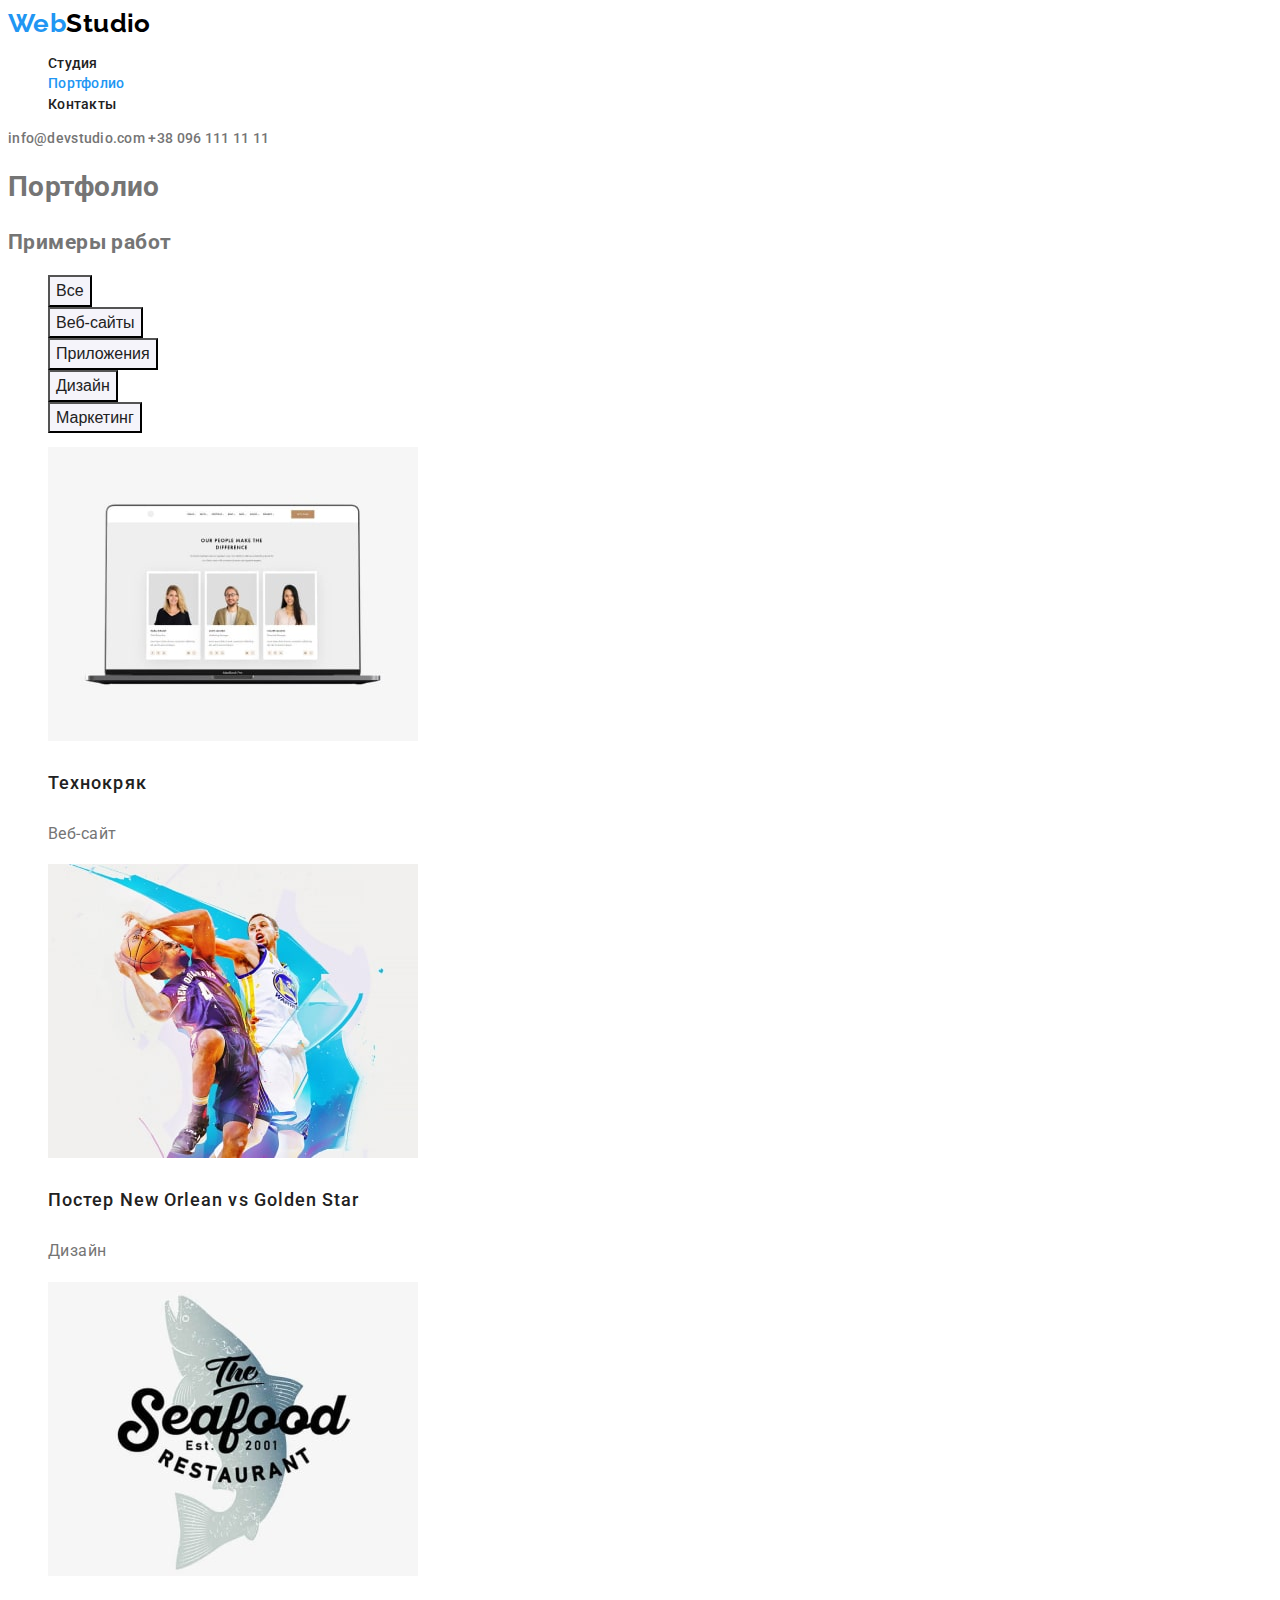
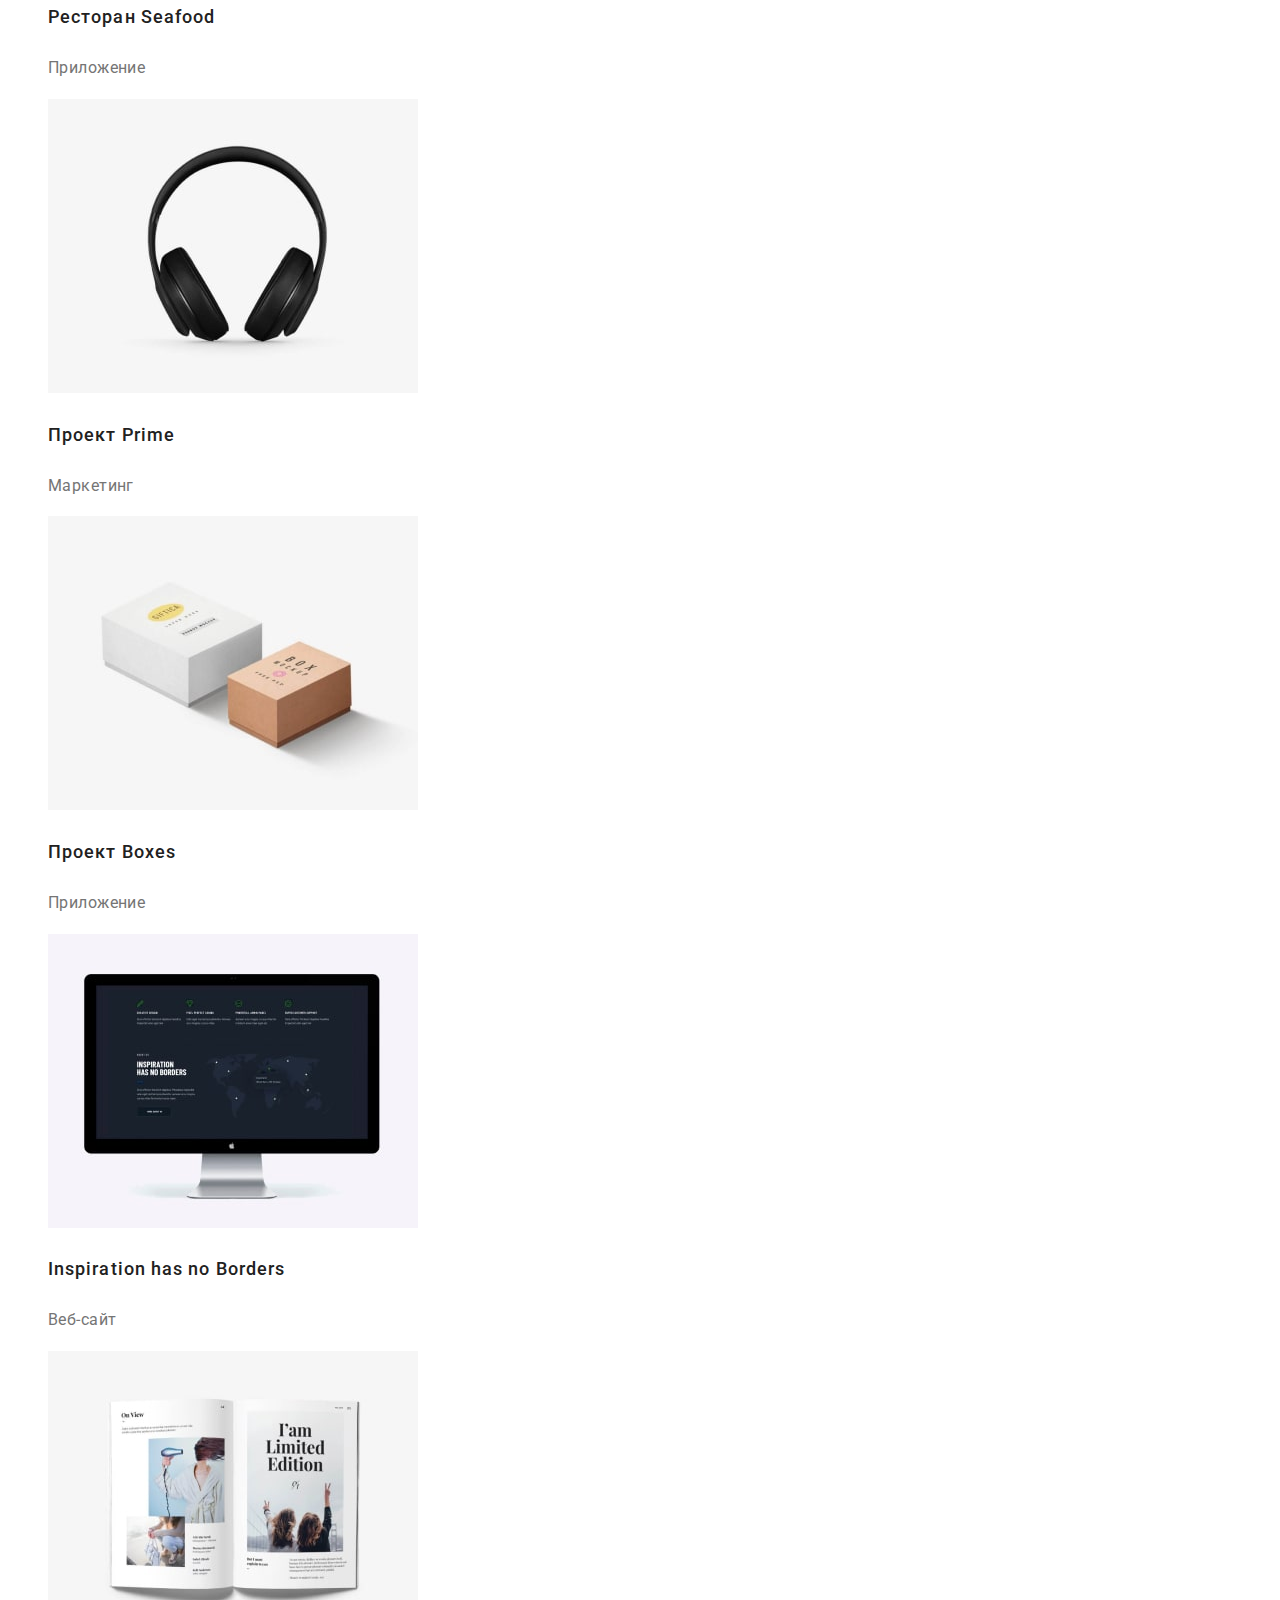
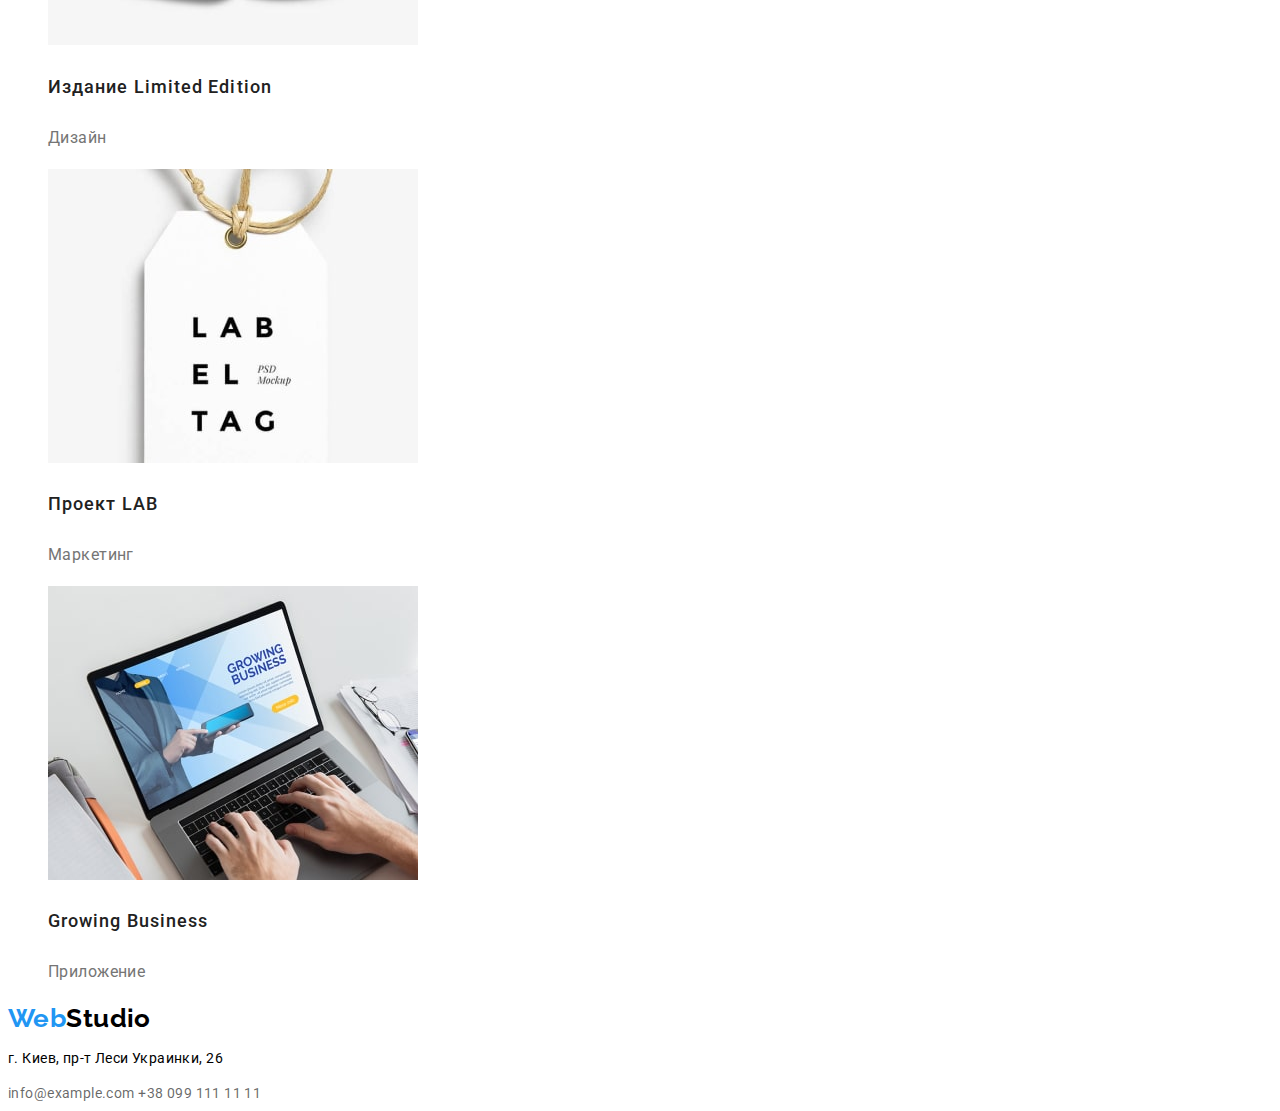
==== portfolio.html @ 20b8a767 "Copy goit-markup-hw-02" ====
<!DOCTYPE html>
<html lang="ru">

<head>
  <meta charset="UTF-8">
  <meta http-equiv="X-UA-Compatible" content="IE=edge">
  <meta name="viewport" content="width=device-width, initial-scale=1.0">
  <link rel="stylesheet" href="https://cdnjs.cloudflare.com/ajax/libs/modern-normalize/1.1.0/modern-normalize.min.css"
    integrity="sha512-wpPYUAdjBVSE4KJnH1VR1HeZfpl1ub8YT/NKx4PuQ5NmX2tKuGu6U/JRp5y+Y8XG2tV+wKQpNHVUX03MfMFn9Q=="
    crossorigin="anonymous" referrerpolicy="no-referrer" />
  <link rel="preconnect" href="https://fonts.googleapis.com">
  <link rel="preconnect" href="https://fonts.gstatic.com" crossorigin>
  <link href="https://fonts.googleapis.com/css2?family=Raleway:wght@700&family=Roboto:wght@400;500;700;900&display=swap"
    rel="stylesheet">
  <link rel="stylesheet" href="./css/styles.css">
  <title>Portfolio</title>
</head>

<body>
  <!--Header-->
  <header class="site-header">
    <nav class="site-nav">
      <a href="./index.html" lang="en" class="logo"><span class="accent">Web</span>Studio</a>
      <ul class="nav-list">
        <li><a href="./index.html" class="link">Студия</a></li>
        <li><a href="./portfolio.html" class="link current">Портфолио</a></li>
        <li><a href="" class="link">Контакты</a></li>
      </ul>
    </nav>
    <a href="mailto:info@devstudio.com" class="mail">info@devstudio.com</a>
    <a href="tel:+380961111111" class="tel">+38 096 111 11 11</a>
  </header>
  <!--Main content-->
  <main>
    <h1>Портфолио</h1>
    <section>
      <h2>Примеры работ</h2>
      <ul class="filters-list">
        <li><button type="button" class="button-filters">Все</button></li>
        <li><button type="button" class="button-filters">Веб-сайты</button></li>
        <li><button type="button" class="button-filters">Приложения</button></li>
        <li><button type="button" class="button-filters">Дизайн</button></li>
        <li><button type="button" class="button-filters">Маркетинг</button></li>
      </ul>
      <ul class="projects-list">
        <li>
          <a href=""><img src="./images/project/project.jpg" alt="Ноутбук" width="370" height="294"></a>
          <h3 class="project-title">Технокряк</h3>
          <p class="category">Веб-сайт</p>
        </li>
        <li>
          <a href=""><img src="./images/project/project1.jpg" alt="Два баскетболиста" width="370" height="294"></a>
          <h3 class="project-title">Постер <span lang="en">New Orlean vs Golden Star</span></h3>
          <p class="category">Дизайн</p>
        </li>
        <li>
          <a href=""><img src="./images/project/project2.jpg" alt="Логотип ресторана с рибой" width="370"
              height="294"></a>
          <h3 class="project-title">Ресторан <span lang="en">Seafood</span></h3>
          <p class="category">Приложение</p>
        </li>
        <li>
          <a href=""><img src="./images/project/project3.jpg" alt="Наушники" width="370" height="294"></a>
          <h3 class="project-title">Проект <span lang="en">Prime</span></h3>
          <p class="category">Маркетинг</p>
        </li>
        <li>
          <a href=""><img src="./images/project/project4.jpg" alt="Две коробки" width="370" height="294"></a>
          <h3 class="project-title">Проект <span lang="en">Boxes</span></h3>
          <p class="category">Приложение</p>
        </li>
        <li>
          <a href=""><img src="./images/project/project5.jpg" alt="Монитор" width="370" height="294"></a>
          <h3 class="project-title" lang="en">Inspiration has no Borders</h3>
          <p class="category">Веб-сайт</p>
        </li>
        <li>
          <a href=""><img src="./images/project/project6.jpg" alt="Открытая книга" width="370" height="294"></a>
          <h3 class="project-title">Издание <span lang="en">Limited Edition</span></h3>
          <p class="category">Дизайн</p>
        </li>
        <li>
          <a href=""><img src="./images/project/project7.jpg" alt="Логотип проекта" width="370" height="294"></a>
          <h3 class="project-title">Проект LAB</h3>
          <p class="category">Маркетинг</p>
        </li>
        <li>
          <a href=""><img src="./images/project/project8.jpg" alt="Печатает на ноутбуке" width="370" height="294"></a>
          <h3 class="project-title" lang="en">Growing Business</h3>
          <p class="category">Приложение</p>
        </li>
      </ul>
    </section>
  </main>
  <!--Footer-->
  <footer>
    <address class="site-address">
      <a href="./index.html" lang="en" class="logo"><span class="accent">Web</span>Studio</a>
      <p class="location">г. Киев, пр-т Леси Украинки, 26</p>
      <a href="mailto:info@example.com" class="mail">info@example.com</a>
      <a href="tel:+380991111111" class="tel">+38 099 111 11 11</a>
    </address>
  </footer>
</body>

</html>
---- css/styles.css ----
/*Fonts
 font-family: 'Raleway', sans-serif;
 font-family: 'Roboto', sans-serif;
*/
/* Colors
 background-color:  #ffffff;
 second background color: #F5F4FA;
 content text color: #757575;
 title text-color: #212121;
 accent-text-color: #2196F3;
 white-text-color: #ffffff;
*/
:root {
  --main-text-color: #757575;
  --secondary-text-color: #ffffff;
  --background-color: #ffffff;
  --secondary-background-color: #f5f4fa;
  --title-text-color: #212121;
  --accent-text-color: #2196f3;
}
body {
  background-color: var(--background-color);
  color: var(--main-text-color);

  font-family: 'Roboto', sans-serif;
  font-size: 14px;
  line-height: 1.46;
  letter-spacing: 0.03em;
}
/* Header */
/* Logo */
.logo {
  color: #000000;

  font-family: 'Raleway', sans-serif;
  font-size: 26px;
  line-height: 1.19;
  font-weight: 700;

  text-decoration: none;
}
.logo .accent {
  color: var(--accent-text-color);
}
/* Navigation */
.nav-list {
  list-style: none;
}
.nav-list .link {
  color: var(--title-text-color);

  font-weight: 500;
  font-size: 14px;
  line-height: 1.14;
  letter-spacing: 0.02em;

  text-decoration: none;
}
.nav-list .link:hover,
.nav-list .link:focus {
  color: var(--accent-text-color);
}
.nav-list .link.current {
  color: var(--accent-text-color);
}
/* mail and telephone in header */
.site-header .mail,
.site-header .tel {
  color: var(--main-text-color);
  font-weight: 500;
  line-height: 1.1;
  letter-spacing: 0.02em;

  text-decoration: none;
}
.site-header .mail:hover,
.site-header .mail:focus,
.site-header .tel:hover,
.site-header .tel:focus {
  color: var(--accent-text-color);
}
/* Main content index.html*/
/* hero-section */
.main-title {
  color: grey; /*var(----secondary-text-color); */

  font-weight: 900;
  font-size: 44px;
  line-height: 1.36;
  text-align: center;
  letter-spacing: 0.06em;
}
.button {
  color: var(--secondary-text-color);
  background-color: var(--accent-text-color);

  font-weight: 700;
  font-size: 16px;
  line-height: 1.8;
  text-align: center;
  letter-spacing: 0.06em;

  cursor: pointer;
}
.button:hover,
.button:focus {
  background-color: #188ce8;
}
/* Title for 3 sections */
.secondary-title {
  color: var(--title-text-color);

  font-weight: 700;
  font-size: 36px;
  line-height: 1.16;
  text-align: center;
}
/* Benefits section */
.benefits-title {
  color: var(--title-text-color);

  font-weight: 700;
  font-size: 14px;
  line-height: 1.14;
}
/* Lists from 3 sections */
.benefits-list,
.works-list,
.team-list {
  list-style: none;
}
/* Our team section */
.team-section {
  background-color: var(--secondary-background-color);
}
.team-title {
  color: var(--title-text-color);

  font-weight: 500;
  font-size: 16px;
  line-height: 1.18;
}
.speciality {
  font-weight: 500;
  font-size: 16px;
  line-height: 1.1;
}
/* Main content portfolio.html */
.filters-list,
.projects-list {
  list-style: none;
}
.button-filters {
  color: var(--title-text-color);
  background-color: var(--secondary-background-color);

  font-weight: 500;
  font-size: 16px;
  line-height: 1.6;

  cursor: pointer;
}
.button-filters:hover,
.button-filters:focus {
  color: var(--background-color);
  background-color: var(--accent-text-color);
}
.project-title {
  color: var(--title-text-color);

  font-weight: 500;
  font-size: 18px;
  line-height: 2;
  letter-spacing: 0.06em;
}
.category {
  font-size: 16px;
  line-height: 1.87;
}

/* Footer */
.site-address {
  font-style: normal;
}
.site-address .mail,
.site-address .tel {
  color: rgba(0, 0, 0, 0.6); /*rgba(255, 255, 255 ,0.6)*/

  text-decoration: none;
}
.site-address .mail:hover,
.site-address .mail:focus,
.site-address .tel:hover,
.site-address .tel:focus {
  color: var(--accent-text-color);
}
.location {
  color: black; /*color: var(--secondary-text-color);*/
}
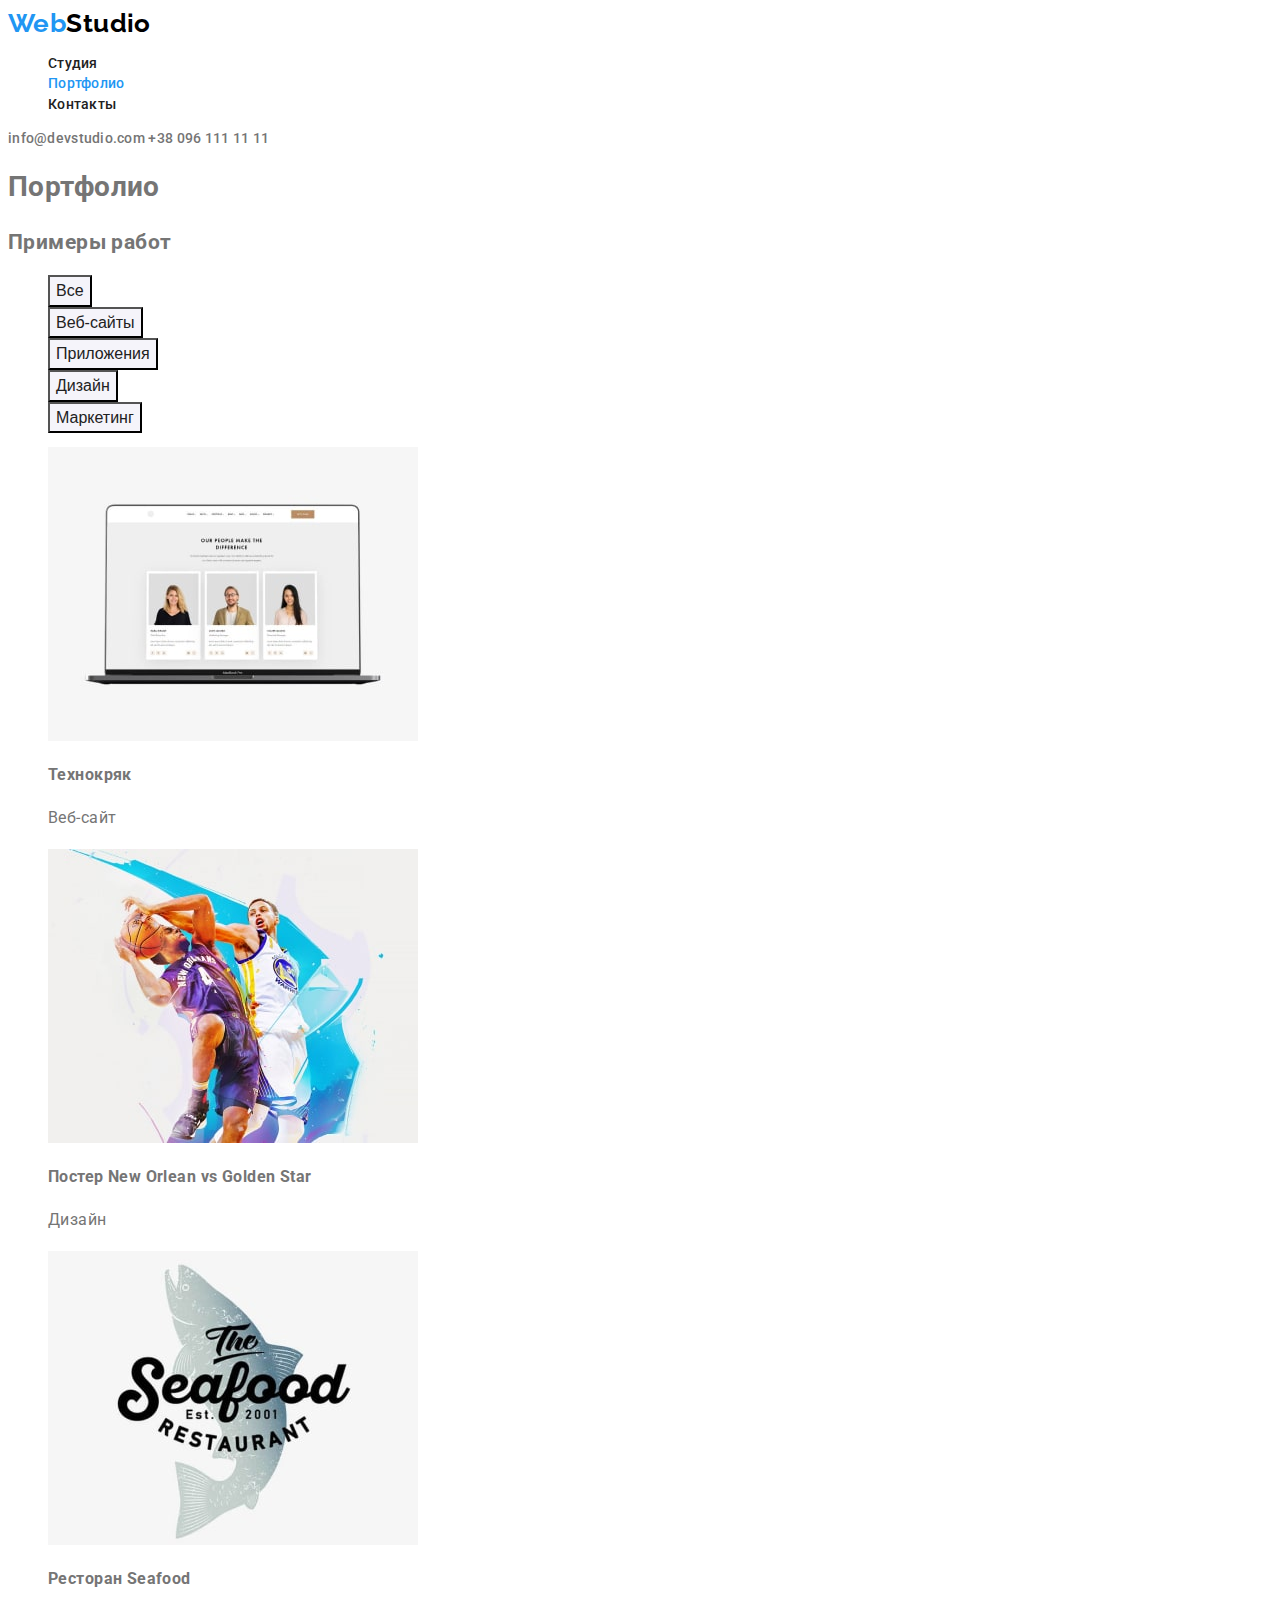
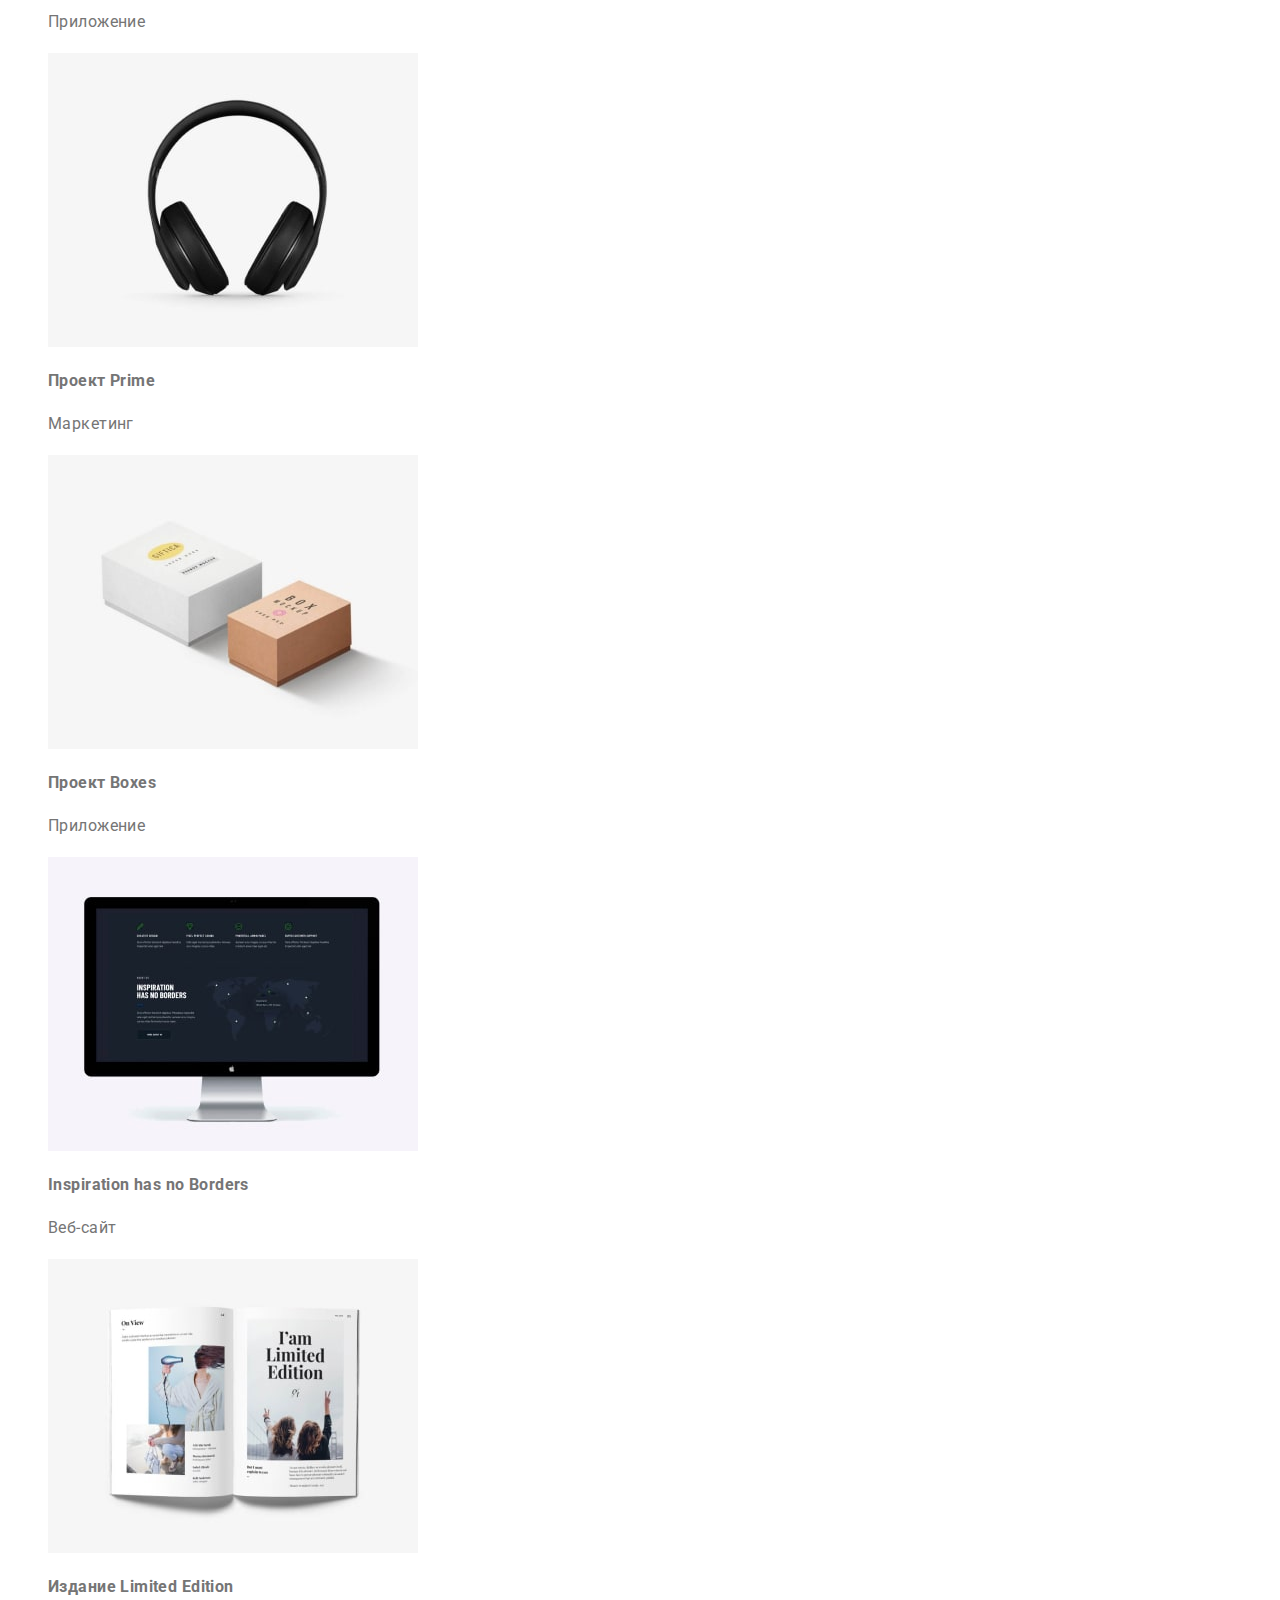
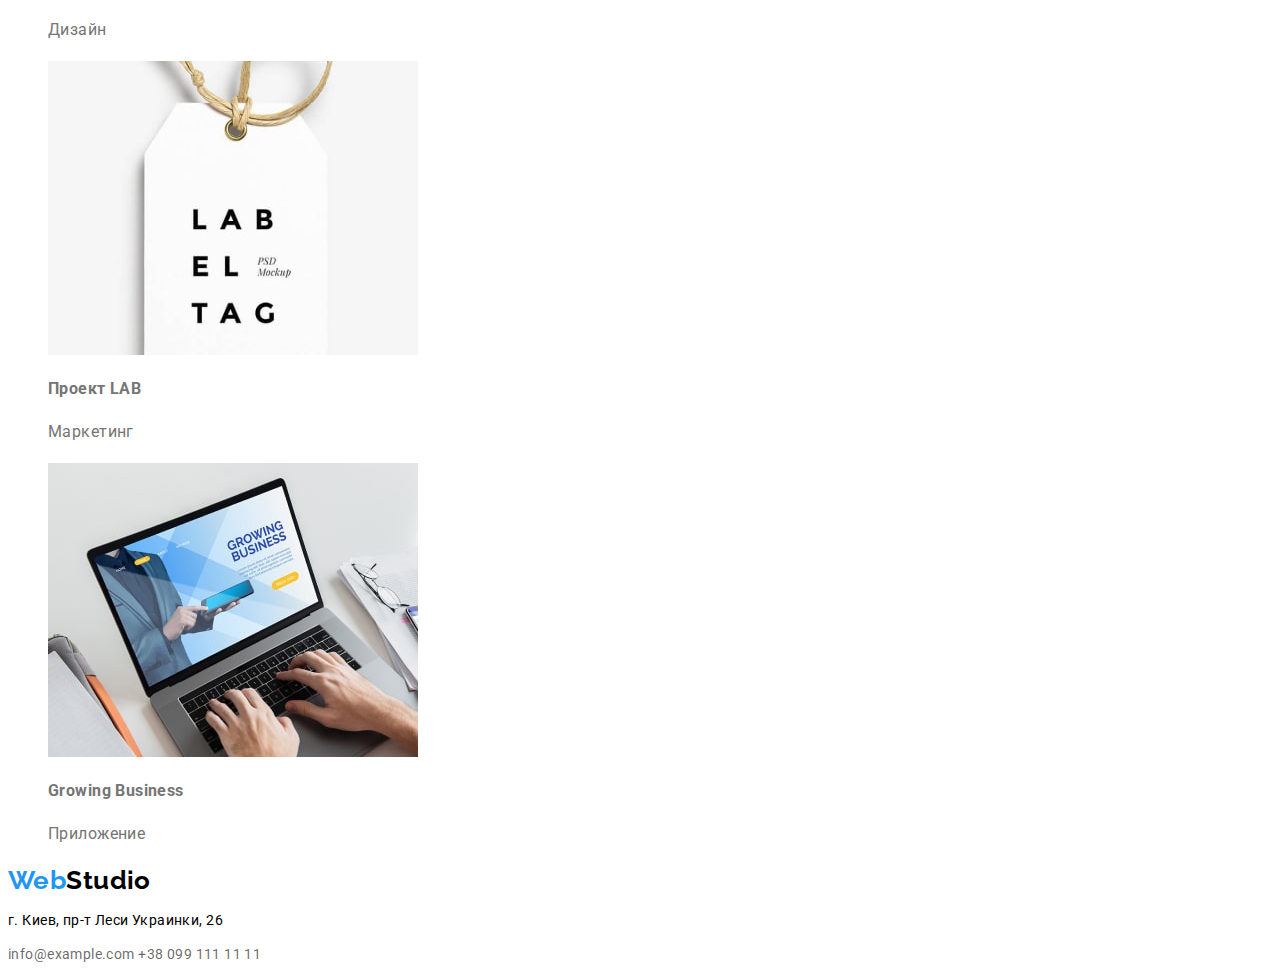
==== commit be6cf6c3: "Added classes" ====
--- a/portfolio.html
+++ b/portfolio.html
@@ -32,9 +32,9 @@
   </header>
   <!--Main content-->
   <main>
-    <h1>Портфолио</h1>
+    <h1 class="main-title-portfolio">Портфолио</h1>
     <section>
-      <h2>Примеры работ</h2>
+      <h2 class="examples-title">Примеры работ</h2>
       <ul class="filters-list">
         <li><button type="button" class="button-filters">Все</button></li>
         <li><button type="button" class="button-filters">Веб-сайты</button></li>
@@ -43,50 +43,50 @@
         <li><button type="button" class="button-filters">Маркетинг</button></li>
       </ul>
       <ul class="projects-list">
-        <li>
+        <li class="project-item">
           <a href=""><img src="./images/project/project.jpg" alt="Ноутбук" width="370" height="294"></a>
-          <h3 class="project-title">Технокряк</h3>
+          <h3 class="project-item-title">Технокряк</h3>
           <p class="category">Веб-сайт</p>
         </li>
-        <li>
+        <li class="project-item">
           <a href=""><img src="./images/project/project1.jpg" alt="Два баскетболиста" width="370" height="294"></a>
-          <h3 class="project-title">Постер <span lang="en">New Orlean vs Golden Star</span></h3>
+          <h3 class="project-item-title">Постер <span lang="en">New Orlean vs Golden Star</span></h3>
           <p class="category">Дизайн</p>
         </li>
-        <li>
+        <li class="project-item">
           <a href=""><img src="./images/project/project2.jpg" alt="Логотип ресторана с рибой" width="370"
               height="294"></a>
-          <h3 class="project-title">Ресторан <span lang="en">Seafood</span></h3>
+          <h3 class="project-item-title">Ресторан <span lang="en">Seafood</span></h3>
           <p class="category">Приложение</p>
         </li>
-        <li>
+        <li class="project-item">
           <a href=""><img src="./images/project/project3.jpg" alt="Наушники" width="370" height="294"></a>
-          <h3 class="project-title">Проект <span lang="en">Prime</span></h3>
+          <h3 class="project-item-title">Проект <span lang="en">Prime</span></h3>
           <p class="category">Маркетинг</p>
         </li>
-        <li>
+        <li class="project-item">
           <a href=""><img src="./images/project/project4.jpg" alt="Две коробки" width="370" height="294"></a>
-          <h3 class="project-title">Проект <span lang="en">Boxes</span></h3>
+          <h3 class="project-item-title">Проект <span lang="en">Boxes</span></h3>
           <p class="category">Приложение</p>
         </li>
-        <li>
+        <li class="project-item">
           <a href=""><img src="./images/project/project5.jpg" alt="Монитор" width="370" height="294"></a>
-          <h3 class="project-title" lang="en">Inspiration has no Borders</h3>
+          <h3 class="project-item-title" lang="en">Inspiration has no Borders</h3>
           <p class="category">Веб-сайт</p>
         </li>
-        <li>
+        <li class="project-item">
           <a href=""><img src="./images/project/project6.jpg" alt="Открытая книга" width="370" height="294"></a>
-          <h3 class="project-title">Издание <span lang="en">Limited Edition</span></h3>
+          <h3 class="project-item-title">Издание <span lang="en">Limited Edition</span></h3>
           <p class="category">Дизайн</p>
         </li>
-        <li>
+        <li class="project-item">
           <a href=""><img src="./images/project/project7.jpg" alt="Логотип проекта" width="370" height="294"></a>
-          <h3 class="project-title">Проект LAB</h3>
+          <h3 class="project-item-title">Проект LAB</h3>
           <p class="category">Маркетинг</p>
         </li>
-        <li>
+        <li class="project-item">
           <a href=""><img src="./images/project/project8.jpg" alt="Печатает на ноутбуке" width="370" height="294"></a>
-          <h3 class="project-title" lang="en">Growing Business</h3>
+          <h3 class="project-item-title" lang="en">Growing Business</h3>
           <p class="category">Приложение</p>
         </li>
       </ul>
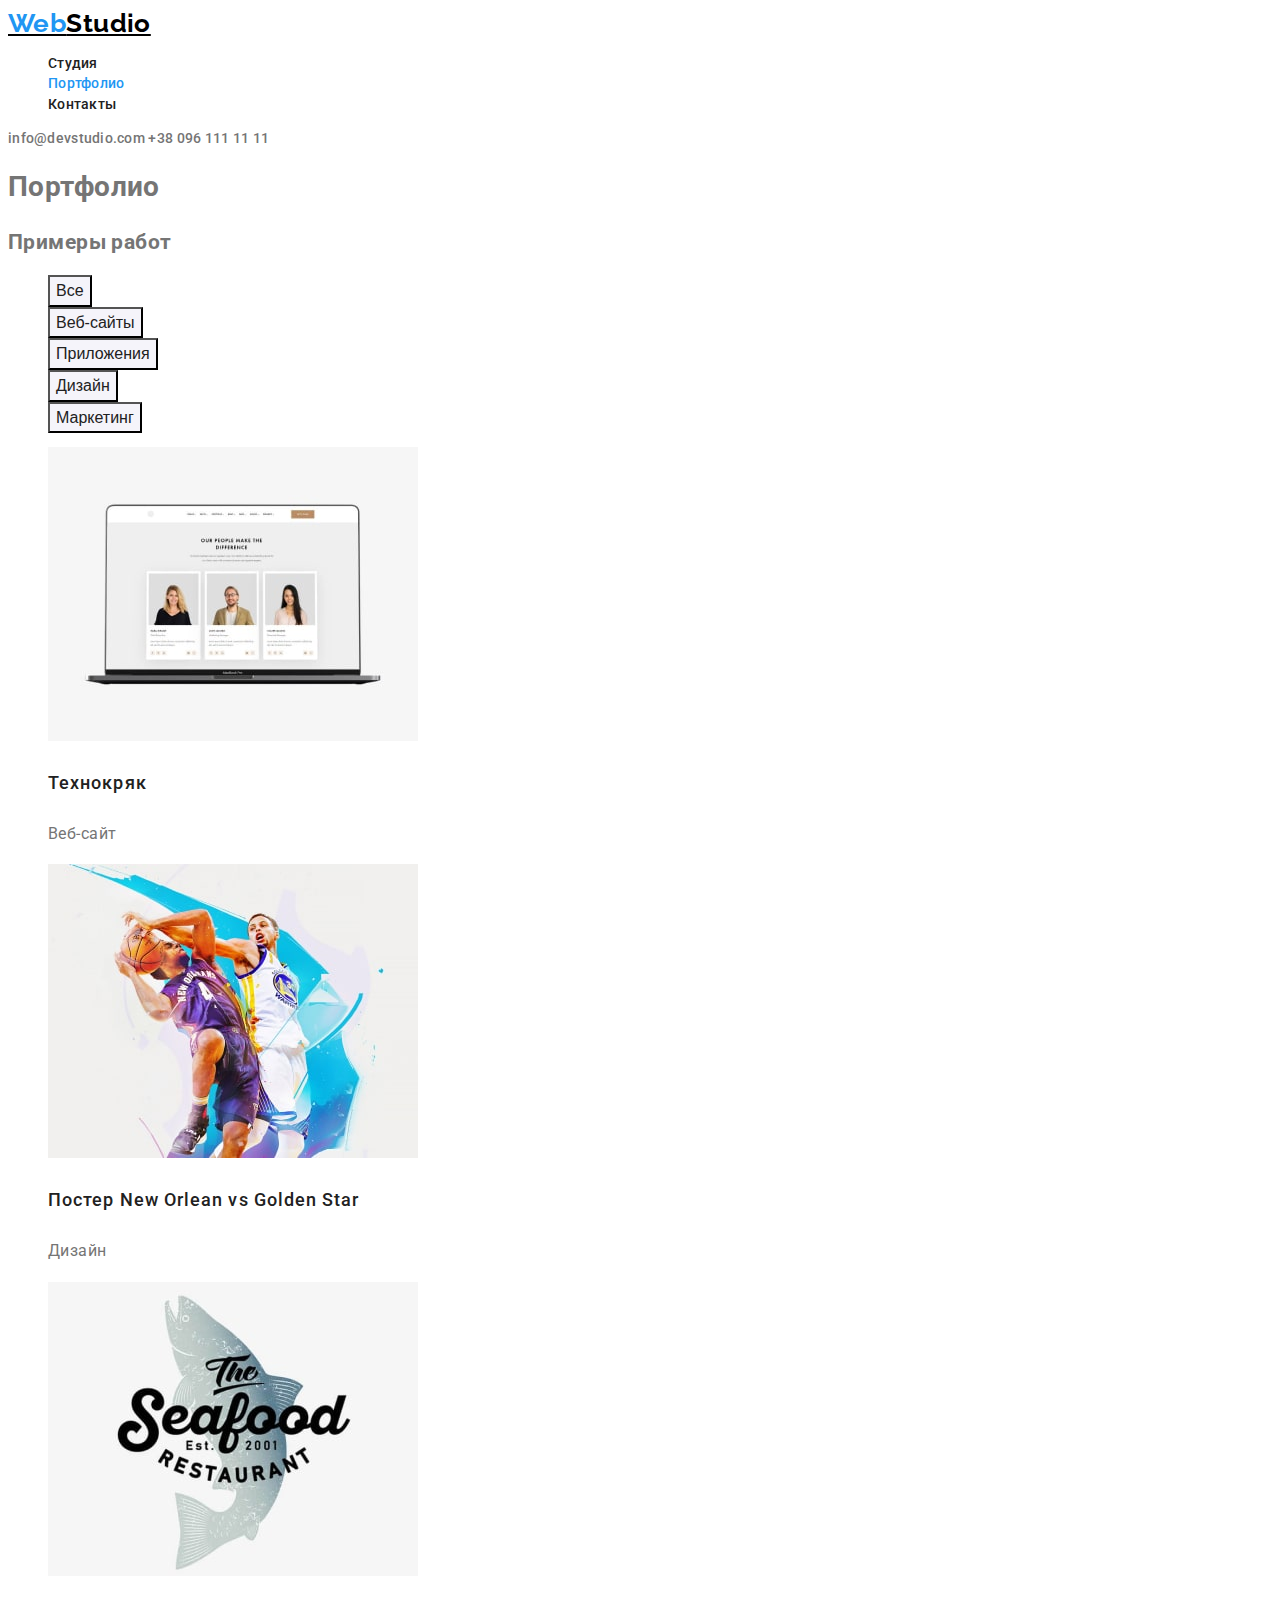
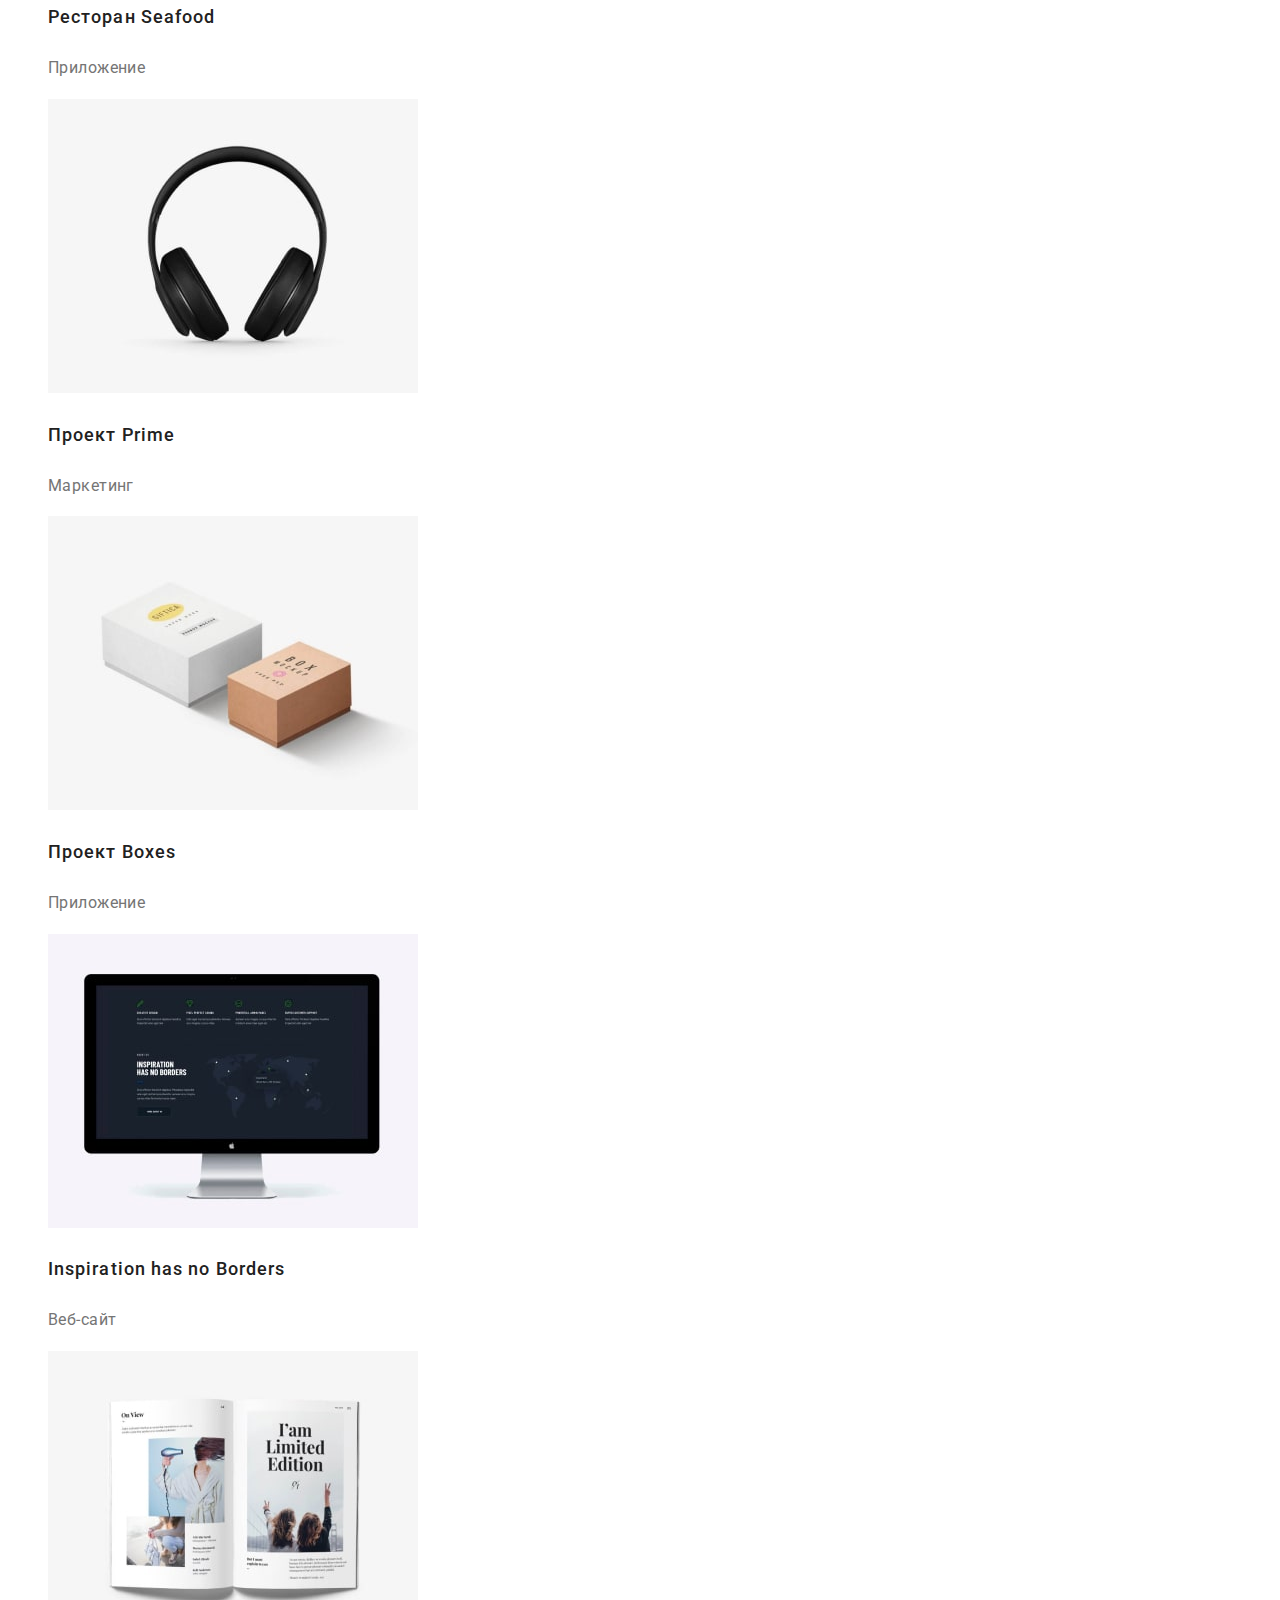
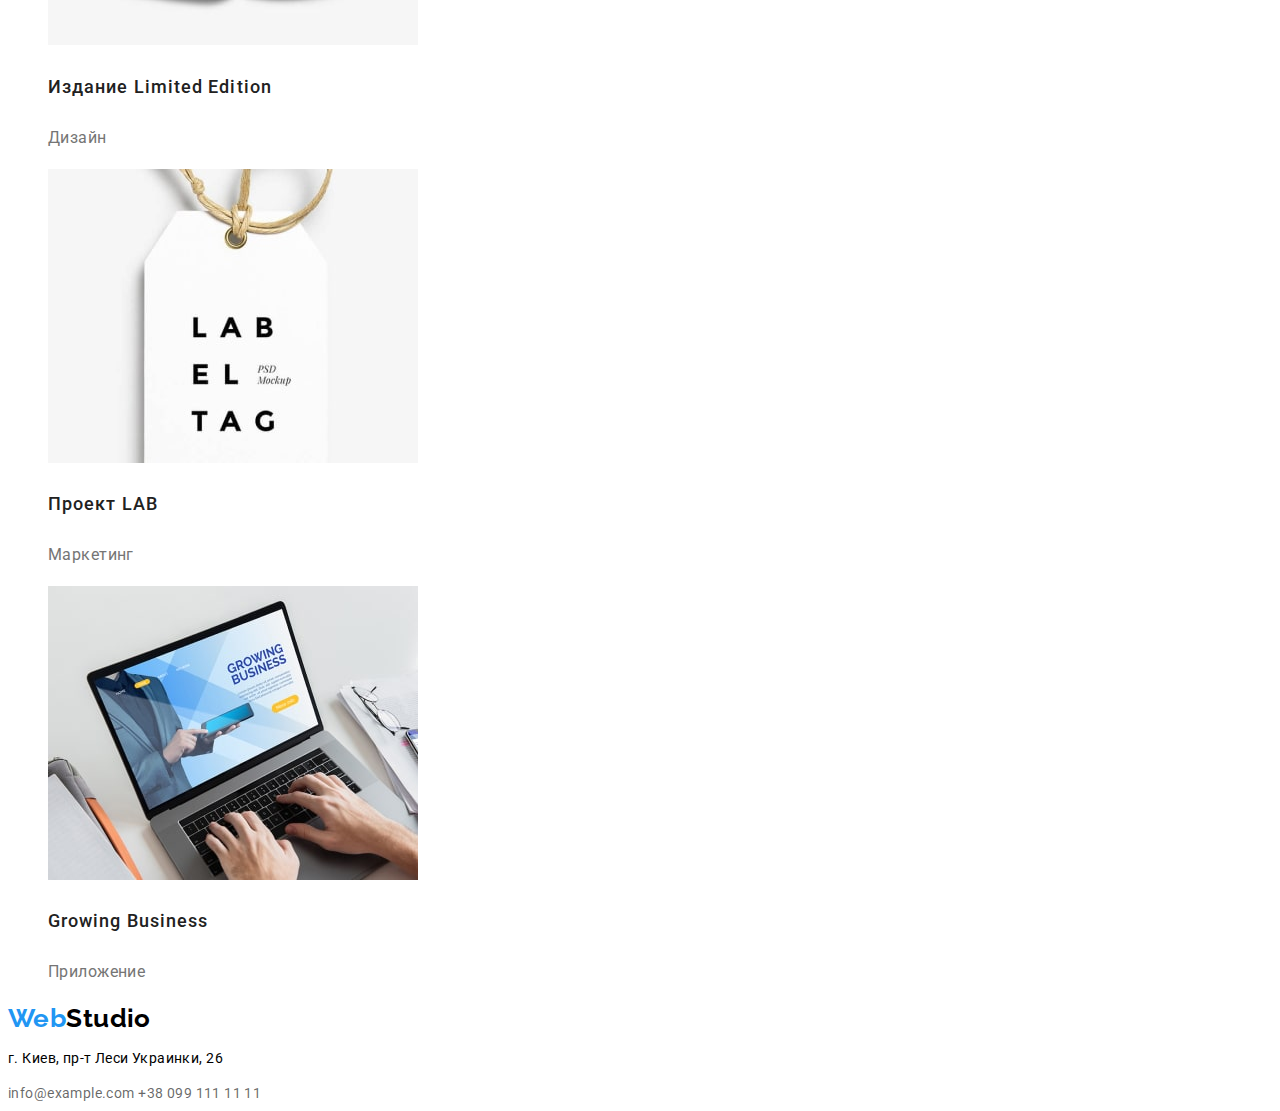
==== commit ff59c464: "Optimization" ====
--- a/portfolio.html
+++ b/portfolio.html
@@ -21,28 +21,28 @@
   <header class="site-header">
     <nav class="site-nav">
       <a href="./index.html" lang="en" class="logo"><span class="accent">Web</span>Studio</a>
-      <ul class="nav-list">
-        <li><a href="./index.html" class="link">Студия</a></li>
-        <li><a href="./portfolio.html" class="link current">Портфолио</a></li>
-        <li><a href="" class="link">Контакты</a></li>
+      <ul class="nav-list list">
+        <li><a href="./index.html" class="nav-link link">Студия</a></li>
+        <li><a href="./portfolio.html" class="nav-link link current">Портфолио</a></li>
+        <li><a href="" class="nav-link link">Контакты</a></li>
       </ul>
     </nav>
-    <a href="mailto:info@devstudio.com" class="mail">info@devstudio.com</a>
-    <a href="tel:+380961111111" class="tel">+38 096 111 11 11</a>
+    <a href="mailto:info@devstudio.com" class="mail link">info@devstudio.com</a>
+    <a href="tel:+380961111111" class="tel link">+38 096 111 11 11</a>
   </header>
   <!--Main content-->
   <main>
     <h1 class="main-title-portfolio">Портфолио</h1>
     <section>
       <h2 class="examples-title">Примеры работ</h2>
-      <ul class="filters-list">
+      <ul class="filters-list list">
         <li><button type="button" class="button-filters">Все</button></li>
         <li><button type="button" class="button-filters">Веб-сайты</button></li>
         <li><button type="button" class="button-filters">Приложения</button></li>
         <li><button type="button" class="button-filters">Дизайн</button></li>
         <li><button type="button" class="button-filters">Маркетинг</button></li>
       </ul>
-      <ul class="projects-list">
+      <ul class="projects-list list">
         <li class="project-item">
           <a href=""><img src="./images/project/project.jpg" alt="Ноутбук" width="370" height="294"></a>
           <h3 class="project-item-title">Технокряк</h3>
@@ -95,10 +95,10 @@
   <!--Footer-->
   <footer>
     <address class="site-address">
-      <a href="./index.html" lang="en" class="logo"><span class="accent">Web</span>Studio</a>
+      <a href="./index.html" lang="en" class="logo link"><span class="accent">Web</span>Studio</a>
       <p class="location">г. Киев, пр-т Леси Украинки, 26</p>
-      <a href="mailto:info@example.com" class="mail">info@example.com</a>
-      <a href="tel:+380991111111" class="tel">+38 099 111 11 11</a>
+      <a href="mailto:info@example.com" class="mail link">info@example.com</a>
+      <a href="tel:+380991111111" class="tel link">+38 099 111 11 11</a>
     </address>
   </footer>
 </body>
--- a/css/styles.css
+++ b/css/styles.css
@@ -13,8 +13,10 @@
 :root {
   --main-text-color: #757575;
   --secondary-text-color: #ffffff;
+  --third-text-color: #212121;
   --background-color: #ffffff;
   --secondary-background-color: #f5f4fa;
+  --main-title-color: #ffffff;
   --title-text-color: #212121;
   --accent-text-color: #2196f3;
 }
@@ -27,6 +29,13 @@
   line-height: 1.46;
   letter-spacing: 0.03em;
 }
+.list {
+  list-style: none;
+}
+.link {
+  text-decoration: none;
+}
+
 /* Header */
 /* Logo */
 .logo {
@@ -36,28 +45,21 @@
   font-size: 26px;
   line-height: 1.19;
   font-weight: 700;
-
-  text-decoration: none;
 }
 .logo .accent {
   color: var(--accent-text-color);
 }
 /* Navigation */
-.nav-list {
-  list-style: none;
-}
-.nav-list .link {
-  color: var(--title-text-color);
+.nav-link {
+  color: var(--third-text-color);
 
   font-weight: 500;
   font-size: 14px;
   line-height: 1.14;
   letter-spacing: 0.02em;
-
-  text-decoration: none;
 }
-.nav-list .link:hover,
-.nav-list .link:focus {
+.nav-link:hover,
+.nav-link:focus {
   color: var(--accent-text-color);
 }
 .nav-list .link.current {
@@ -70,8 +72,6 @@
   font-weight: 500;
   line-height: 1.1;
   letter-spacing: 0.02em;
-
-  text-decoration: none;
 }
 .site-header .mail:hover,
 .site-header .mail:focus,
@@ -82,7 +82,7 @@
 /* Main content index.html*/
 /* hero-section */
 .main-title {
-  color: grey; /*var(----secondary-text-color); */
+  color: grey; /*var(----main-title-color); */
 
   font-weight: 900;
   font-size: 44px;
@@ -91,7 +91,7 @@
   letter-spacing: 0.06em;
 }
 .button {
-  color: var(--secondary-text-color);
+  color: #ffffff;
   background-color: var(--accent-text-color);
 
   font-weight: 700;
@@ -116,24 +116,19 @@
   text-align: center;
 }
 /* Benefits section */
-.benefits-title {
+.benefits-item-title {
   color: var(--title-text-color);
 
   font-weight: 700;
   font-size: 14px;
   line-height: 1.14;
 }
-/* Lists from 3 sections */
-.benefits-list,
-.works-list,
-.team-list {
-  list-style: none;
-}
+
 /* Our team section */
 .team-section {
   background-color: var(--secondary-background-color);
 }
-.team-title {
+.team-item-title {
   color: var(--title-text-color);
 
   font-weight: 500;
@@ -146,12 +141,8 @@
   line-height: 1.1;
 }
 /* Main content portfolio.html */
-.filters-list,
-.projects-list {
-  list-style: none;
-}
 .button-filters {
-  color: var(--title-text-color);
+  color: var(--third-text-color);
   background-color: var(--secondary-background-color);
 
   font-weight: 500;
@@ -162,10 +153,10 @@
 }
 .button-filters:hover,
 .button-filters:focus {
-  color: var(--background-color);
+  color: #ffffff;
   background-color: var(--accent-text-color);
 }
-.project-title {
+.project-item-title {
   color: var(--title-text-color);
 
   font-weight: 500;
@@ -185,8 +176,6 @@
 .site-address .mail,
 .site-address .tel {
   color: rgba(0, 0, 0, 0.6); /*rgba(255, 255, 255 ,0.6)*/
-
-  text-decoration: none;
 }
 .site-address .mail:hover,
 .site-address .mail:focus,
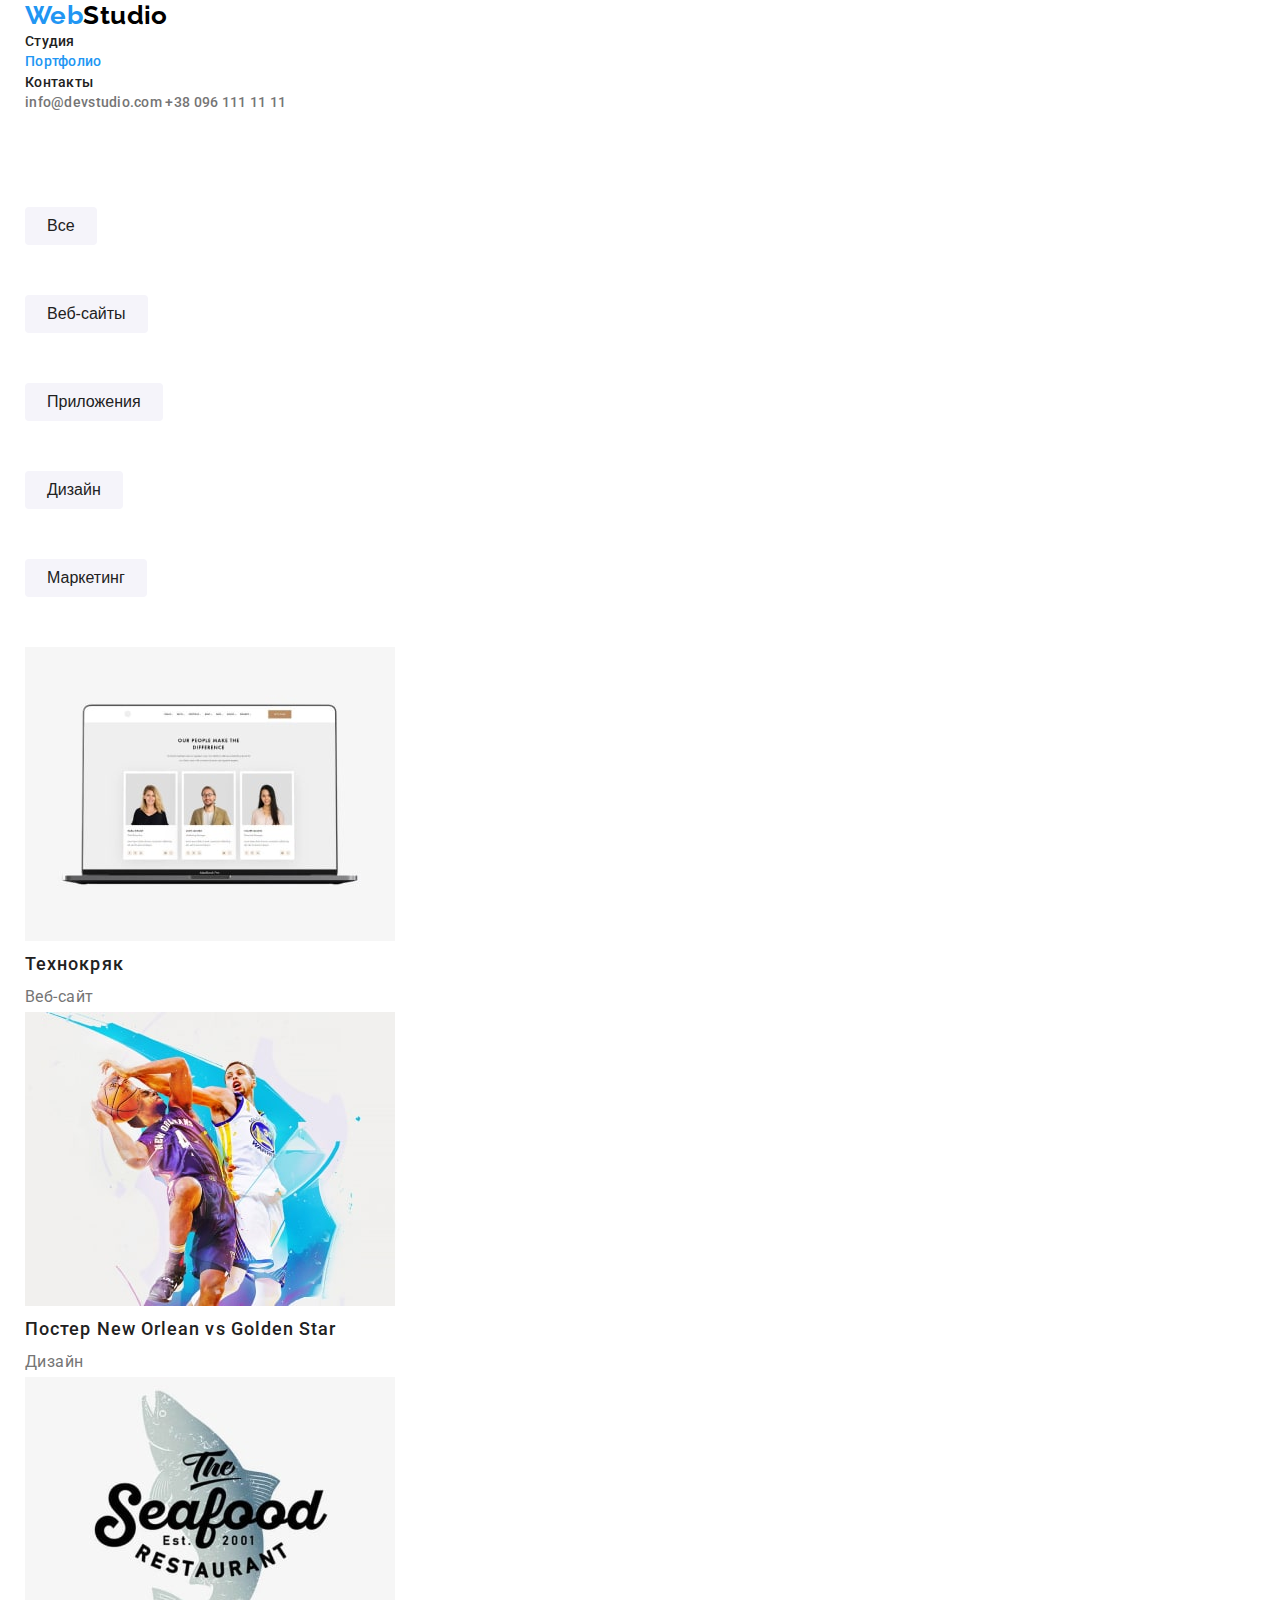
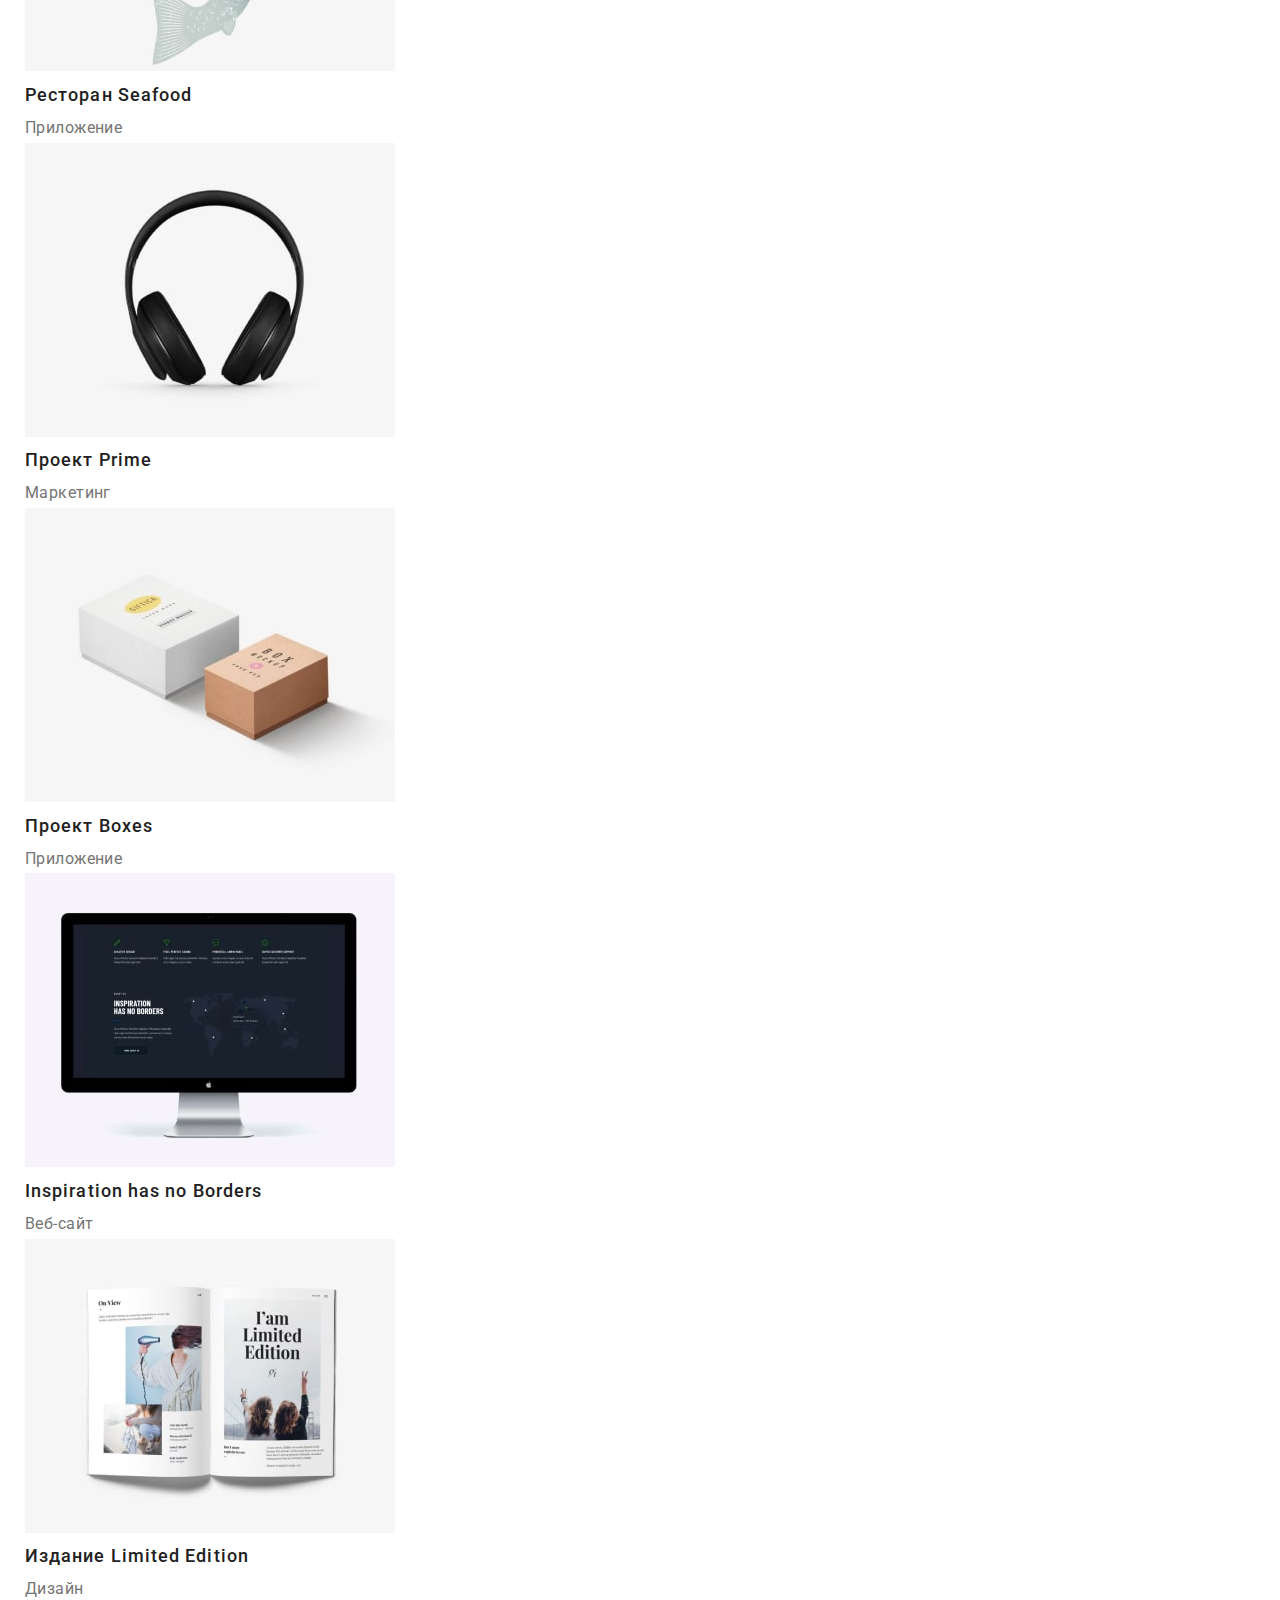
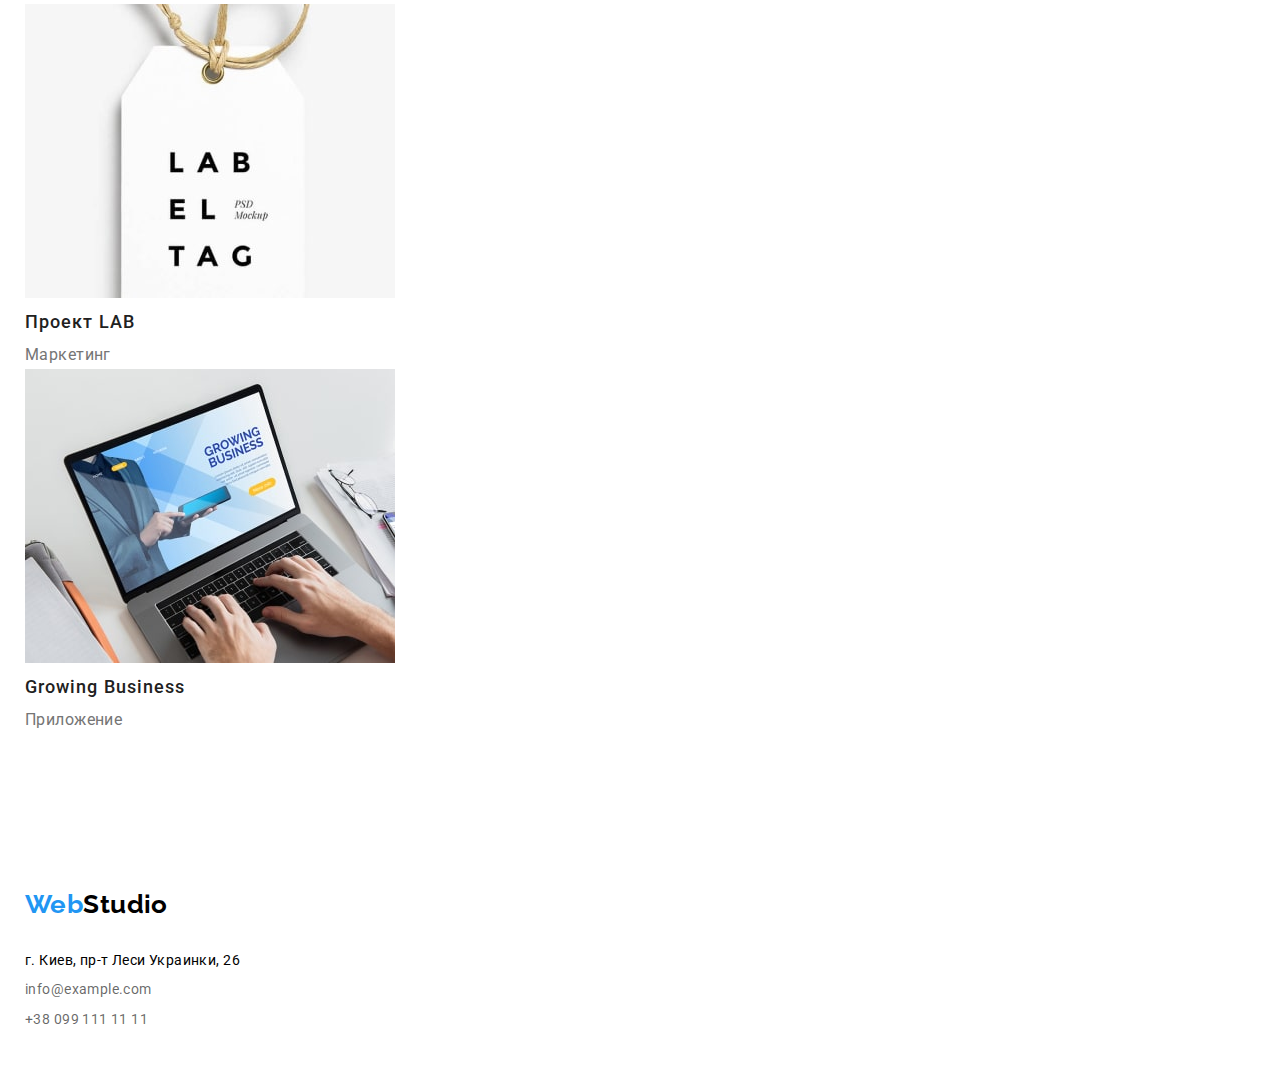
==== commit e8e68211: "Add margin and padding" ====
--- a/portfolio.html
+++ b/portfolio.html
@@ -19,22 +19,25 @@
 <body>
   <!--Header-->
   <header class="site-header">
-    <nav class="site-nav">
-      <a href="./index.html" lang="en" class="logo"><span class="accent">Web</span>Studio</a>
-      <ul class="nav-list list">
-        <li><a href="./index.html" class="nav-link link">Студия</a></li>
-        <li><a href="./portfolio.html" class="nav-link link current">Портфолио</a></li>
-        <li><a href="" class="nav-link link">Контакты</a></li>
-      </ul>
-    </nav>
-    <a href="mailto:info@devstudio.com" class="mail link">info@devstudio.com</a>
-    <a href="tel:+380961111111" class="tel link">+38 096 111 11 11</a>
+    <div class="container">
+      <nav class="site-nav">
+        <a href="./index.html" lang="en" class="logo link"><span class="accent">Web</span>Studio</a>
+        <ul class="nav-list list">
+          <li><a href="./index.html" class="nav-link link">Студия</a></li>
+          <li><a href="./portfolio.html" class="nav-link link current">Портфолио</a></li>
+          <li><a href="" class="nav-link link">Контакты</a></li>
+        </ul>
+      </nav>
+      <a href="mailto:info@devstudio.com" class="mail link">info@devstudio.com</a>
+      <a href="tel:+380961111111" class="tel link">+38 096 111 11 11</a>
+    </div>
   </header>
+
   <!--Main content-->
   <main>
-    <h1 class="main-title-portfolio">Портфолио</h1>
-    <section>
-      <h2 class="examples-title">Примеры работ</h2>
+    <!-- <h1 class="main-title-portfolio">Портфолио</h1> -->
+    <section class="project-section container">
+      <!-- <h2 class="examples-title">Примеры работ</h2> -->
       <ul class="filters-list list">
         <li><button type="button" class="button-filters">Все</button></li>
         <li><button type="button" class="button-filters">Веб-сайты</button></li>
@@ -94,7 +97,7 @@
   </main>
   <!--Footer-->
   <footer>
-    <address class="site-address">
+    <address class="site-address container">
       <a href="./index.html" lang="en" class="logo link"><span class="accent">Web</span>Studio</a>
       <p class="location">г. Киев, пр-т Леси Украинки, 26</p>
       <a href="mailto:info@example.com" class="mail link">info@example.com</a>
--- a/css/styles.css
+++ b/css/styles.css
@@ -21,6 +21,7 @@
   --accent-text-color: #2196f3;
 }
 body {
+  margin: 0;
   background-color: var(--background-color);
   color: var(--main-text-color);
 
@@ -31,9 +32,18 @@
 }
 .list {
   list-style: none;
+  padding: 0;
+  margin: 0 auto;
 }
 .link {
   text-decoration: none;
+}
+.container {
+  width: 1230px;
+  padding-left: 15px;
+  padding-right: 15px;
+  margin-left: auto;
+  margin-right: auto;
 }
 
 /* Header */
@@ -81,7 +91,17 @@
 }
 /* Main content index.html*/
 /* hero-section */
+.main-section {
+  padding-top: 200px;
+  padding-bottom: 200px;
+}
 .main-title {
+  width: 700px;
+  margin-top: 0;
+  margin-right: auto;
+  margin-bottom: 30px;
+  margin-left: auto;
+
   color: grey; /*var(----main-title-color); */
 
   font-weight: 900;
@@ -89,8 +109,18 @@
   line-height: 1.36;
   text-align: center;
   letter-spacing: 0.06em;
+  text-transform: uppercase;
 }
 .button {
+  display: block;
+  min-width: 200px;
+  min-height: 50px;
+  border-radius: 4px;
+  border: none;
+  margin-right: auto;
+  margin-left: auto;
+  padding: 10px 32px;
+
   color: #ffffff;
   background-color: var(--accent-text-color);
 
@@ -108,6 +138,9 @@
 }
 /* Title for 3 sections */
 .secondary-title {
+  margin: 0;
+  margin-bottom: 50px;
+
   color: var(--title-text-color);
 
   font-weight: 700;
@@ -116,19 +149,46 @@
   text-align: center;
 }
 /* Benefits section */
+/* .benefits-title {
+  visibility: hidden;
+} */
+.benefits-section {
+  padding-top: 94px;
+  padding-bottom: 47px;
+}
 .benefits-item-title {
+  margin: 0;
+  margin-bottom: 10px;
+
   color: var(--title-text-color);
 
   font-weight: 700;
   font-size: 14px;
   line-height: 1.14;
 }
+.benefits-text {
+  margin: 0;
+  width: 270px;
+}
+/* Works section */
+.works-section {
+  padding-top: 94px;
+  padding-bottom: 94px;
+}
 
 /* Our team section */
 .team-section {
+  padding-top: 94px;
+  padding-bottom: 94px;
   background-color: var(--secondary-background-color);
 }
+.team-pic {
+  margin-bottom: 30px;
+}
 .team-item-title {
+  margin: 0;
+  margin-bottom: 10px;
+
   color: var(--title-text-color);
 
   font-weight: 500;
@@ -136,12 +196,54 @@
   line-height: 1.18;
 }
 .speciality {
+  margin: 0;
+
   font-weight: 500;
   font-size: 16px;
   line-height: 1.1;
 }
+/* Footer */
+.site-address {
+  font-style: normal;
+  padding-top: 60px;
+  padding-bottom: 60px;
+}
+.site-address .logo {
+  display: block;
+  margin-bottom: 30px;
+}
+.site-address .mail,
+.site-address .tel {
+  display: block;
+  color: rgba(0, 0, 0, 0.6); /*rgba(255, 255, 255 ,0.6)*/
+}
+.site-address .mail:hover,
+.site-address .mail:focus,
+.site-address .tel:hover,
+.site-address .tel:focus {
+  color: var(--accent-text-color);
+}
+.site-address .mail {
+  margin-bottom: 9px;
+}
+.location {
+  margin: 0;
+  margin-bottom: 9px;
+  color: black; /*color: var(--secondary-text-color);*/
+}
+
 /* Main content portfolio.html */
+.project-section {
+  padding-top: 94px;
+  padding-bottom: 94px;
+}
 .button-filters {
+  margin-bottom: 50px;
+  min-height: 38px;
+  border-radius: 4px;
+  border: none;
+  padding: 6px 22px;
+
   color: var(--third-text-color);
   background-color: var(--secondary-background-color);
 
@@ -157,6 +259,7 @@
   background-color: var(--accent-text-color);
 }
 .project-item-title {
+  margin: 0;
   color: var(--title-text-color);
 
   font-weight: 500;
@@ -165,24 +268,7 @@
   letter-spacing: 0.06em;
 }
 .category {
+  margin: 0;
   font-size: 16px;
   line-height: 1.87;
 }
-
-/* Footer */
-.site-address {
-  font-style: normal;
-}
-.site-address .mail,
-.site-address .tel {
-  color: rgba(0, 0, 0, 0.6); /*rgba(255, 255, 255 ,0.6)*/
-}
-.site-address .mail:hover,
-.site-address .mail:focus,
-.site-address .tel:hover,
-.site-address .tel:focus {
-  color: var(--accent-text-color);
-}
-.location {
-  color: black; /*color: var(--secondary-text-color);*/
-}
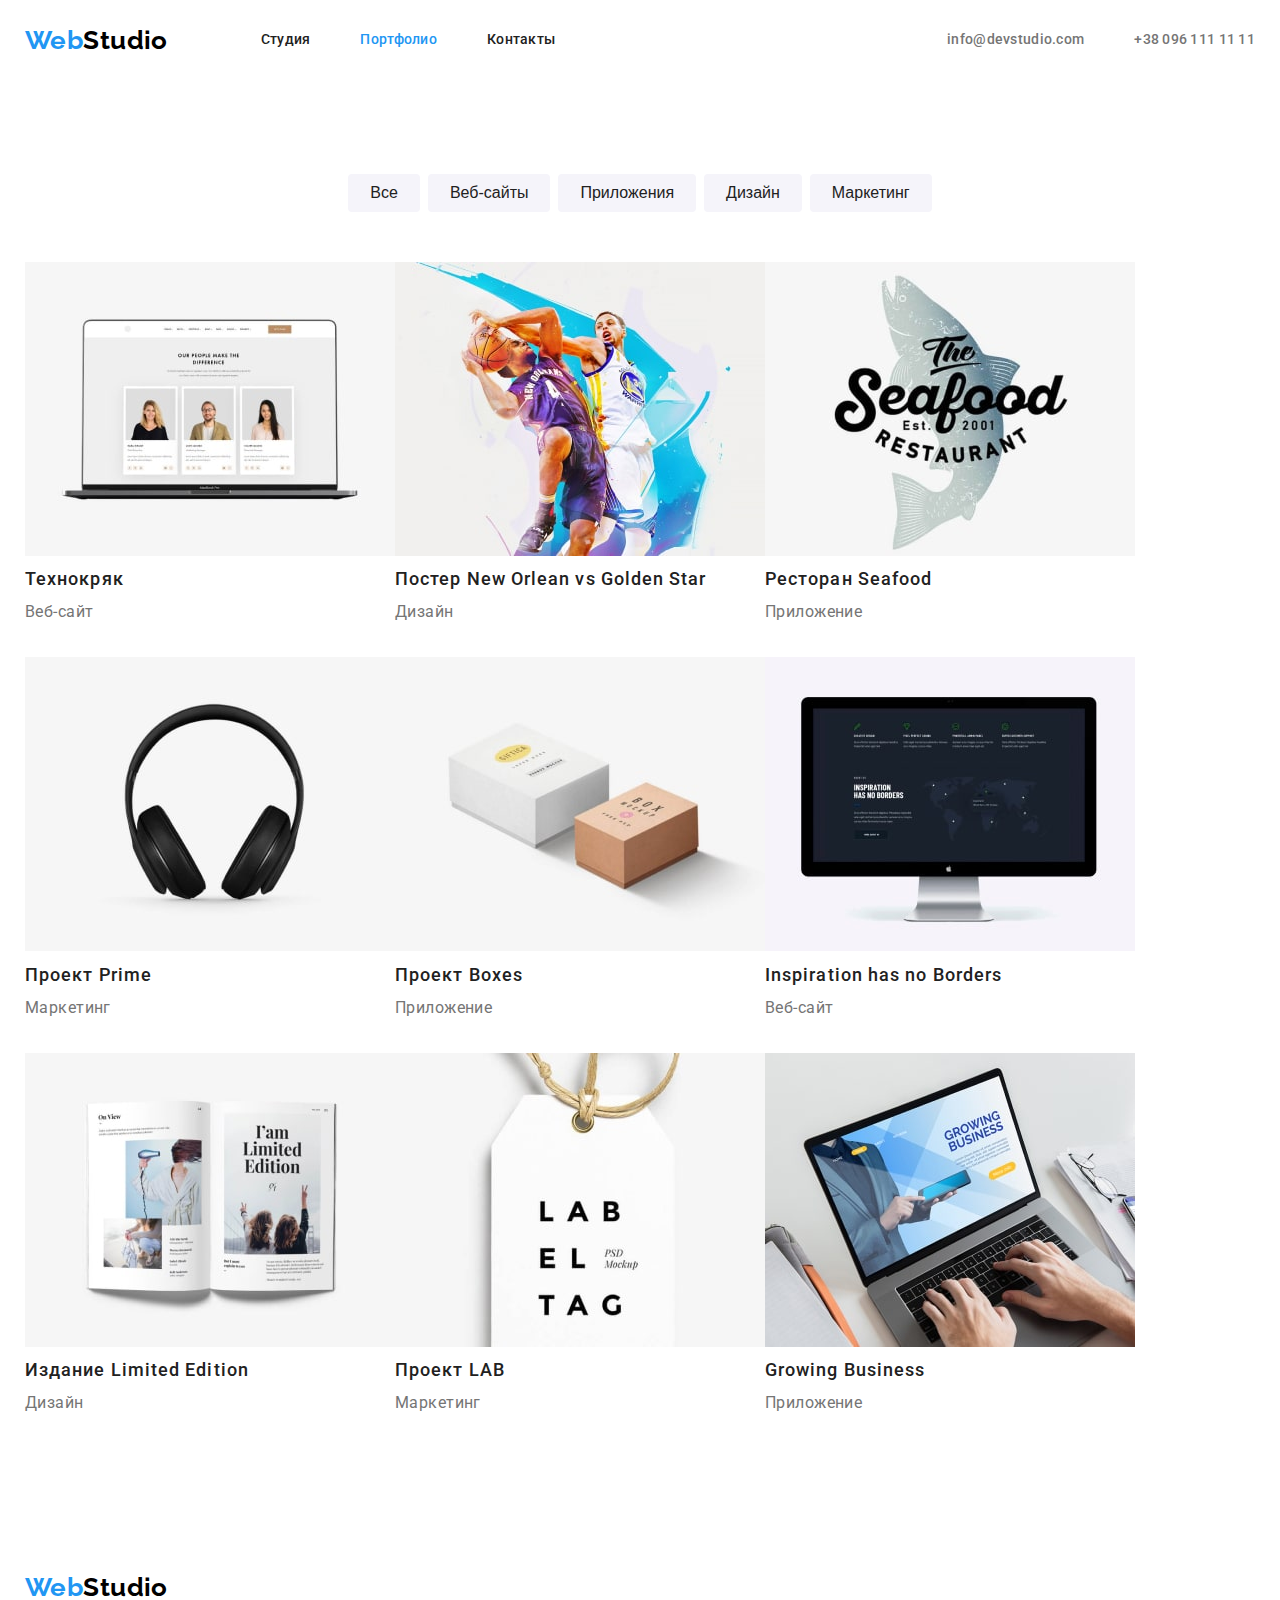
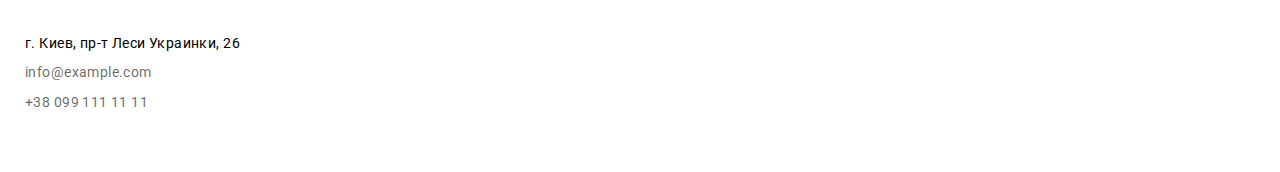
==== commit fc591f09: "Added flexbox" ====
--- a/portfolio.html
+++ b/portfolio.html
@@ -18,14 +18,14 @@
 
 <body>
   <!--Header-->
-  <header class="site-header">
-    <div class="container">
-      <nav class="site-nav">
-        <a href="./index.html" lang="en" class="logo link"><span class="accent">Web</span>Studio</a>
+  <header class="page-header">
+    <div class="container head">
+      <nav class="page-nav">
+        <a class="logo link" href="./index.html" lang="en"><span class="accent">Web</span>Studio</a>
         <ul class="nav-list list">
-          <li><a href="./index.html" class="nav-link link">Студия</a></li>
-          <li><a href="./portfolio.html" class="nav-link link current">Портфолио</a></li>
-          <li><a href="" class="nav-link link">Контакты</a></li>
+          <li class="nav-item"><a href="./index.html" class="nav-link link">Студия</a></li>
+          <li class="nav-item"><a href="./portfolio.html" class="nav-link link  current">Портфолио</a></li>
+          <li class="nav-item"><a href="" class="nav-link link">Контакты</a></li>
         </ul>
       </nav>
       <a href="mailto:info@devstudio.com" class="mail link">info@devstudio.com</a>
@@ -39,11 +39,11 @@
     <section class="project-section container">
       <!-- <h2 class="examples-title">Примеры работ</h2> -->
       <ul class="filters-list list">
-        <li><button type="button" class="button-filters">Все</button></li>
-        <li><button type="button" class="button-filters">Веб-сайты</button></li>
-        <li><button type="button" class="button-filters">Приложения</button></li>
-        <li><button type="button" class="button-filters">Дизайн</button></li>
-        <li><button type="button" class="button-filters">Маркетинг</button></li>
+        <li class="filters-item"><button type="button" class="button-filters">Все</button></li>
+        <li class="filters-item"><button type="button" class="button-filters">Веб-сайты</button></li>
+        <li class="filters-item"><button type="button" class="button-filters">Приложения</button></li>
+        <li class="filters-item"><button type="button" class="button-filters">Дизайн</button></li>
+        <li class="filters-item"><button type="button" class="button-filters">Маркетинг</button></li>
       </ul>
       <ul class="projects-list list">
         <li class="project-item">
--- a/css/styles.css
+++ b/css/styles.css
@@ -47,6 +47,11 @@
 }
 
 /* Header */
+
+.head {
+  display: flex;
+  align-items: center;
+}
 /* Logo */
 .logo {
   color: #000000;
@@ -59,8 +64,25 @@
 .logo .accent {
   color: var(--accent-text-color);
 }
+.page-nav .logo {
+  margin-right: 93px;
+}
 /* Navigation */
+.page-nav {
+  display: flex;
+  align-items: center;
+}
+.nav-list {
+  display: flex;
+}
+.nav-item:not(:last-child) {
+  margin-right: 50px;
+}
 .nav-link {
+  display: block;
+  padding-top: 32px;
+  padding-bottom: 32px;
+
   color: var(--third-text-color);
 
   font-weight: 500;
@@ -76,17 +98,21 @@
   color: var(--accent-text-color);
 }
 /* mail and telephone in header */
-.site-header .mail,
-.site-header .tel {
+.page-header .mail {
+  margin-left: auto;
+  margin-right: 50px;
+}
+.page-header .mail,
+.page-header .tel {
   color: var(--main-text-color);
   font-weight: 500;
   line-height: 1.1;
   letter-spacing: 0.02em;
 }
-.site-header .mail:hover,
-.site-header .mail:focus,
-.site-header .tel:hover,
-.site-header .tel:focus {
+.page-header .mail:hover,
+.page-header .mail:focus,
+.page-header .tel:hover,
+.page-header .tel:focus {
   color: var(--accent-text-color);
 }
 /* Main content index.html*/
@@ -156,6 +182,13 @@
   padding-top: 94px;
   padding-bottom: 47px;
 }
+.benefits-list {
+  display: flex;
+}
+/* WhHY&&&&& */
+.benefits-item:not(:last-child) {
+  margin-right: 30px;
+}
 .benefits-item-title {
   margin: 0;
   margin-bottom: 10px;
@@ -175,13 +208,24 @@
   padding-top: 94px;
   padding-bottom: 94px;
 }
-
+.works-list {
+  display: flex;
+}
+.works-item:not(:last-child) {
+  margin-right: 45px;
+}
 /* Our team section */
 .team-section {
   padding-top: 94px;
   padding-bottom: 94px;
   background-color: var(--secondary-background-color);
 }
+.team-list {
+  display: flex;
+}
+.team-item:not(:last-child) {
+  margin-right: 30px;
+}
 .team-pic {
   margin-bottom: 30px;
 }
@@ -236,6 +280,13 @@
 .project-section {
   padding-top: 94px;
   padding-bottom: 94px;
+}
+.filters-list {
+  display: flex;
+  justify-content: center;
+}
+.filters-item:not(:last-child) {
+  margin-right: 8px;
 }
 .button-filters {
   margin-bottom: 50px;
@@ -253,11 +304,22 @@
 
   cursor: pointer;
 }
+
 .button-filters:hover,
 .button-filters:focus {
   color: #ffffff;
   background-color: var(--accent-text-color);
 }
+.projects-list {
+  display: flex;
+  flex-wrap: wrap;
+}
+.project-item {
+  width: calc((100%-90px) / 3);
+}
+.project-item:not(:nth-last-child(-n + 3)) {
+  margin-bottom: 30px;
+}
 .project-item-title {
   margin: 0;
   color: var(--title-text-color);
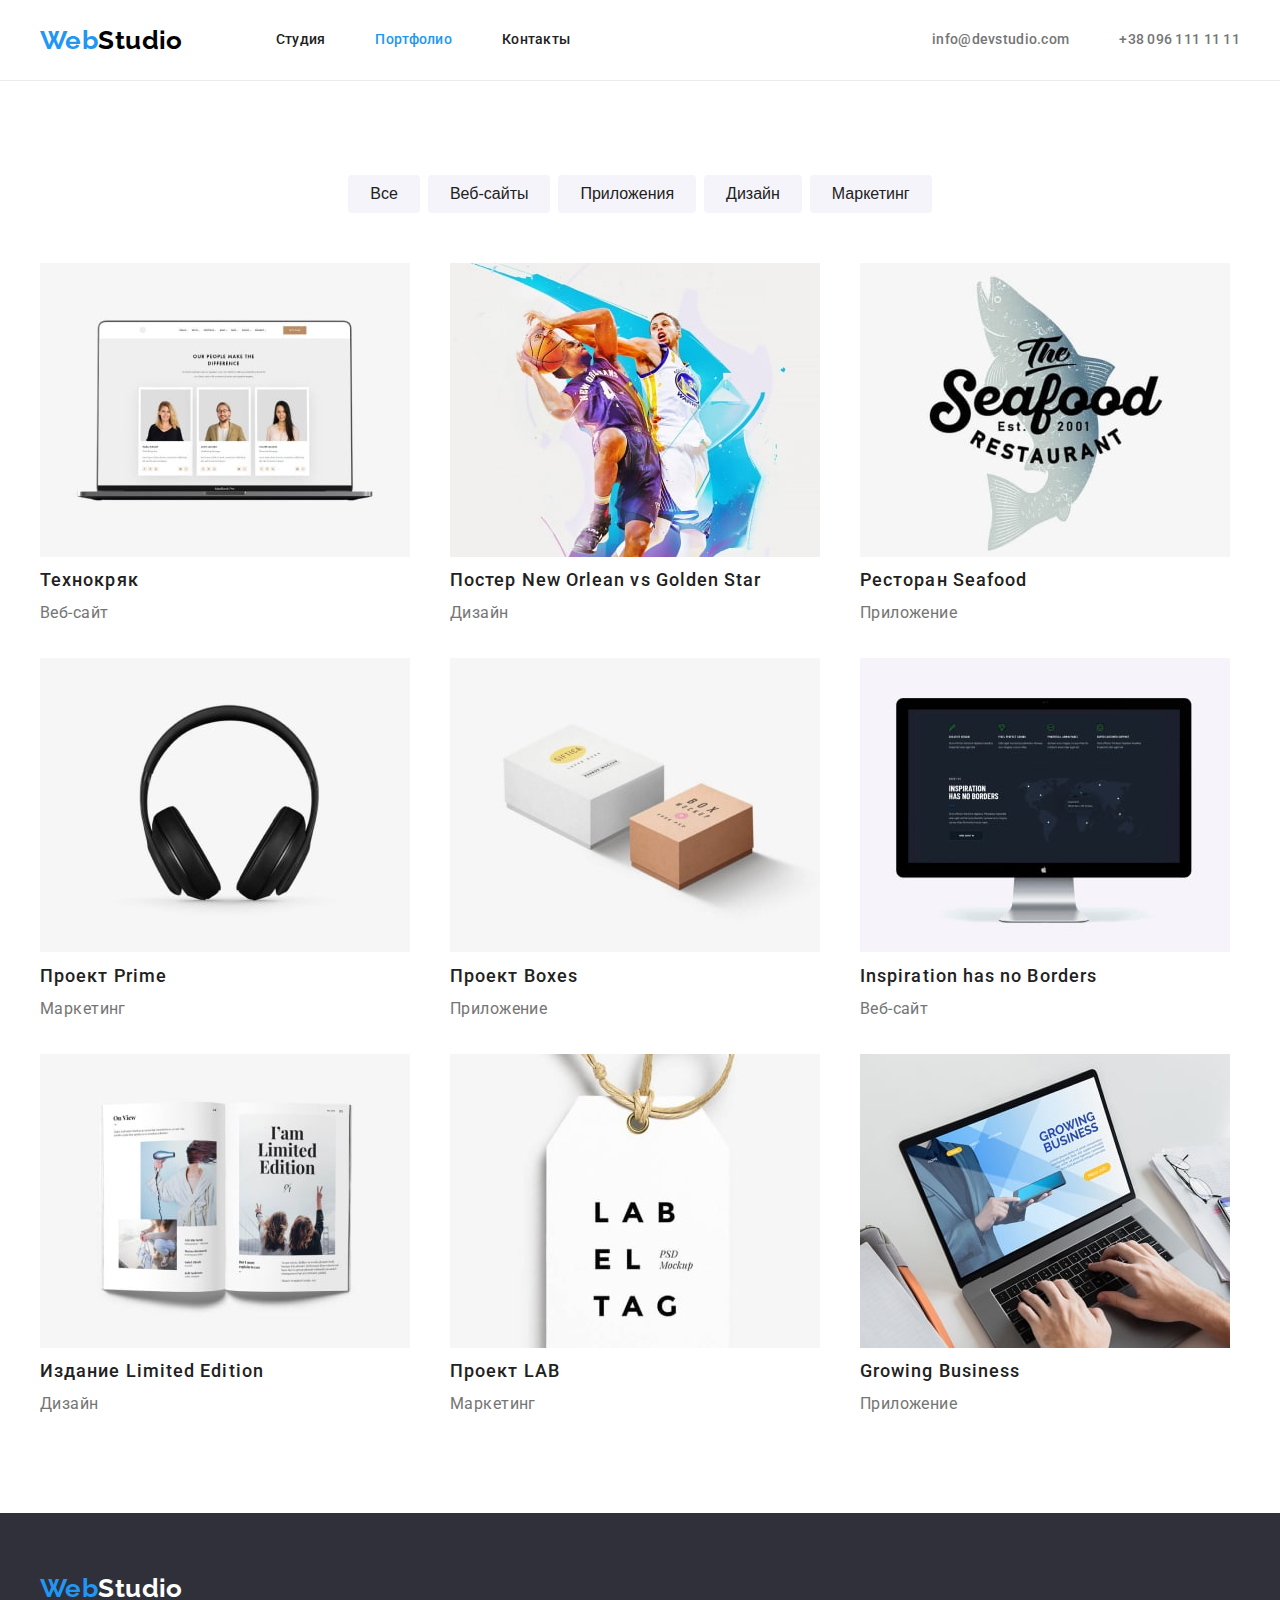
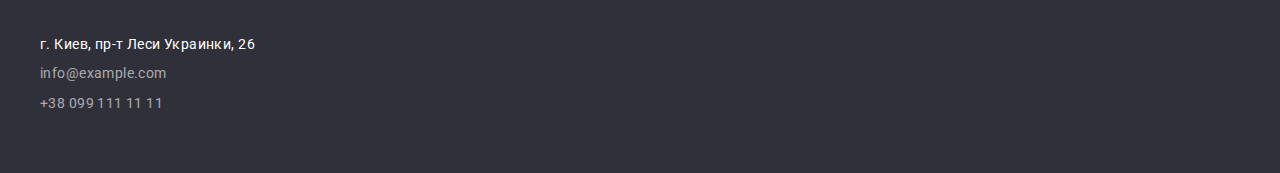
==== commit fdea72b9: "Fix width" ====
--- a/portfolio.html
+++ b/portfolio.html
@@ -36,73 +36,77 @@
   <!--Main content-->
   <main>
     <!-- <h1 class="main-title-portfolio">Портфолио</h1> -->
-    <section class="project-section container">
-      <!-- <h2 class="examples-title">Примеры работ</h2> -->
-      <ul class="filters-list list">
-        <li class="filters-item"><button type="button" class="button-filters">Все</button></li>
-        <li class="filters-item"><button type="button" class="button-filters">Веб-сайты</button></li>
-        <li class="filters-item"><button type="button" class="button-filters">Приложения</button></li>
-        <li class="filters-item"><button type="button" class="button-filters">Дизайн</button></li>
-        <li class="filters-item"><button type="button" class="button-filters">Маркетинг</button></li>
-      </ul>
-      <ul class="projects-list list">
-        <li class="project-item">
-          <a href=""><img src="./images/project/project.jpg" alt="Ноутбук" width="370" height="294"></a>
-          <h3 class="project-item-title">Технокряк</h3>
-          <p class="category">Веб-сайт</p>
-        </li>
-        <li class="project-item">
-          <a href=""><img src="./images/project/project1.jpg" alt="Два баскетболиста" width="370" height="294"></a>
-          <h3 class="project-item-title">Постер <span lang="en">New Orlean vs Golden Star</span></h3>
-          <p class="category">Дизайн</p>
-        </li>
-        <li class="project-item">
-          <a href=""><img src="./images/project/project2.jpg" alt="Логотип ресторана с рибой" width="370"
-              height="294"></a>
-          <h3 class="project-item-title">Ресторан <span lang="en">Seafood</span></h3>
-          <p class="category">Приложение</p>
-        </li>
-        <li class="project-item">
-          <a href=""><img src="./images/project/project3.jpg" alt="Наушники" width="370" height="294"></a>
-          <h3 class="project-item-title">Проект <span lang="en">Prime</span></h3>
-          <p class="category">Маркетинг</p>
-        </li>
-        <li class="project-item">
-          <a href=""><img src="./images/project/project4.jpg" alt="Две коробки" width="370" height="294"></a>
-          <h3 class="project-item-title">Проект <span lang="en">Boxes</span></h3>
-          <p class="category">Приложение</p>
-        </li>
-        <li class="project-item">
-          <a href=""><img src="./images/project/project5.jpg" alt="Монитор" width="370" height="294"></a>
-          <h3 class="project-item-title" lang="en">Inspiration has no Borders</h3>
-          <p class="category">Веб-сайт</p>
-        </li>
-        <li class="project-item">
-          <a href=""><img src="./images/project/project6.jpg" alt="Открытая книга" width="370" height="294"></a>
-          <h3 class="project-item-title">Издание <span lang="en">Limited Edition</span></h3>
-          <p class="category">Дизайн</p>
-        </li>
-        <li class="project-item">
-          <a href=""><img src="./images/project/project7.jpg" alt="Логотип проекта" width="370" height="294"></a>
-          <h3 class="project-item-title">Проект LAB</h3>
-          <p class="category">Маркетинг</p>
-        </li>
-        <li class="project-item">
-          <a href=""><img src="./images/project/project8.jpg" alt="Печатает на ноутбуке" width="370" height="294"></a>
-          <h3 class="project-item-title" lang="en">Growing Business</h3>
-          <p class="category">Приложение</p>
-        </li>
-      </ul>
+    <section class="project-section">
+      <div class="container">
+        <!-- <h2 class="examples-title">Примеры работ</h2> -->
+        <ul class="filters-list list">
+          <li class="filters-item"><button type="button" class="button-filters">Все</button></li>
+          <li class="filters-item"><button type="button" class="button-filters">Веб-сайты</button></li>
+          <li class="filters-item"><button type="button" class="button-filters">Приложения</button></li>
+          <li class="filters-item"><button type="button" class="button-filters">Дизайн</button></li>
+          <li class="filters-item"><button type="button" class="button-filters">Маркетинг</button></li>
+        </ul>
+        <ul class="projects-list list">
+          <li class="project-item">
+            <a href=""><img src="./images/project/project.jpg" alt="Ноутбук" width="370" height="294"></a>
+            <h3 class="project-item-title">Технокряк</h3>
+            <p class="category">Веб-сайт</p>
+          </li>
+          <li class="project-item">
+            <a href=""><img src="./images/project/project1.jpg" alt="Два баскетболиста" width="370" height="294"></a>
+            <h3 class="project-item-title">Постер <span lang="en">New Orlean vs Golden Star</span></h3>
+            <p class="category">Дизайн</p>
+          </li>
+          <li class="project-item">
+            <a href=""><img src="./images/project/project2.jpg" alt="Логотип ресторана с рибой" width="370"
+                height="294"></a>
+            <h3 class="project-item-title">Ресторан <span lang="en">Seafood</span></h3>
+            <p class="category">Приложение</p>
+          </li>
+          <li class="project-item">
+            <a href=""><img src="./images/project/project3.jpg" alt="Наушники" width="370" height="294"></a>
+            <h3 class="project-item-title">Проект <span lang="en">Prime</span></h3>
+            <p class="category">Маркетинг</p>
+          </li>
+          <li class="project-item">
+            <a href=""><img src="./images/project/project4.jpg" alt="Две коробки" width="370" height="294"></a>
+            <h3 class="project-item-title">Проект <span lang="en">Boxes</span></h3>
+            <p class="category">Приложение</p>
+          </li>
+          <li class="project-item">
+            <a href=""><img src="./images/project/project5.jpg" alt="Монитор" width="370" height="294"></a>
+            <h3 class="project-item-title" lang="en">Inspiration has no Borders</h3>
+            <p class="category">Веб-сайт</p>
+          </li>
+          <li class="project-item">
+            <a href=""><img src="./images/project/project6.jpg" alt="Открытая книга" width="370" height="294"></a>
+            <h3 class="project-item-title">Издание <span lang="en">Limited Edition</span></h3>
+            <p class="category">Дизайн</p>
+          </li>
+          <li class="project-item">
+            <a href=""><img src="./images/project/project7.jpg" alt="Логотип проекта" width="370" height="294"></a>
+            <h3 class="project-item-title">Проект LAB</h3>
+            <p class="category">Маркетинг</p>
+          </li>
+          <li class="project-item">
+            <a href=""><img src="./images/project/project8.jpg" alt="Печатает на ноутбуке" width="370" height="294"></a>
+            <h3 class="project-item-title" lang="en">Growing Business</h3>
+            <p class="category">Приложение</p>
+          </li>
+        </ul>
+      </div>
     </section>
   </main>
   <!--Footer-->
-  <footer>
-    <address class="site-address container">
-      <a href="./index.html" lang="en" class="logo link"><span class="accent">Web</span>Studio</a>
-      <p class="location">г. Киев, пр-т Леси Украинки, 26</p>
-      <a href="mailto:info@example.com" class="mail link">info@example.com</a>
-      <a href="tel:+380991111111" class="tel link">+38 099 111 11 11</a>
-    </address>
+  <footer class="page-footer">
+    <div class="container">
+      <address class="site-address">
+        <a class="logo link" href="./index.html" lang="en"><span class="accent">Web</span>Studio</a>
+        <p class="location">г. Киев, пр-т Леси Украинки, 26</p>
+        <a href="mailto:info@example.com" class="mail link">info@example.com</a>
+        <a href="tel:+380991111111" class="tel link">+38 099 111 11 11</a>
+      </address>
+    </div>
   </footer>
 </body>
 
--- a/css/styles.css
+++ b/css/styles.css
@@ -39,7 +39,7 @@
   text-decoration: none;
 }
 .container {
-  width: 1230px;
+  width: 1200px;
   padding-left: 15px;
   padding-right: 15px;
   margin-left: auto;
@@ -47,7 +47,9 @@
 }
 
 /* Header */
-
+.page-header {
+  border-bottom: 1px solid #ececec;
+}
 .head {
   display: flex;
   align-items: center;
@@ -120,6 +122,7 @@
 .main-section {
   padding-top: 200px;
   padding-bottom: 200px;
+  background-color: #2f303a;
 }
 .main-title {
   width: 700px;
@@ -128,7 +131,7 @@
   margin-bottom: 30px;
   margin-left: auto;
 
-  color: grey; /*var(----main-title-color); */
+  color: var(--main-title-color);
 
   font-weight: 900;
   font-size: 44px;
@@ -212,7 +215,7 @@
   display: flex;
 }
 .works-item:not(:last-child) {
-  margin-right: 45px;
+  margin-right: 30px;
 }
 /* Our team section */
 .team-section {
@@ -247,19 +250,23 @@
   line-height: 1.1;
 }
 /* Footer */
+.page-footer {
+  background-color: #2f303a;
+  padding-top: 60px;
+  padding-bottom: 60px;
+}
 .site-address {
   font-style: normal;
-  padding-top: 60px;
-  padding-bottom: 60px;
 }
 .site-address .logo {
   display: block;
   margin-bottom: 30px;
+  color: #ffffff;
 }
 .site-address .mail,
 .site-address .tel {
   display: block;
-  color: rgba(0, 0, 0, 0.6); /*rgba(255, 255, 255 ,0.6)*/
+  color: rgba(255, 255, 255, 0.6);
 }
 .site-address .mail:hover,
 .site-address .mail:focus,
@@ -273,7 +280,7 @@
 .location {
   margin: 0;
   margin-bottom: 9px;
-  color: black; /*color: var(--secondary-text-color);*/
+  color: var(--secondary-text-color);
 }
 
 /* Main content portfolio.html */
@@ -315,7 +322,11 @@
   flex-wrap: wrap;
 }
 .project-item {
-  width: calc((100%-90px) / 3);
+  width: calc((100% - 60px) / 3);
+  margin-right: 30px;
+}
+.project-item:nth-child(3n) {
+  margin: 0px;
 }
 .project-item:not(:nth-last-child(-n + 3)) {
   margin-bottom: 30px;
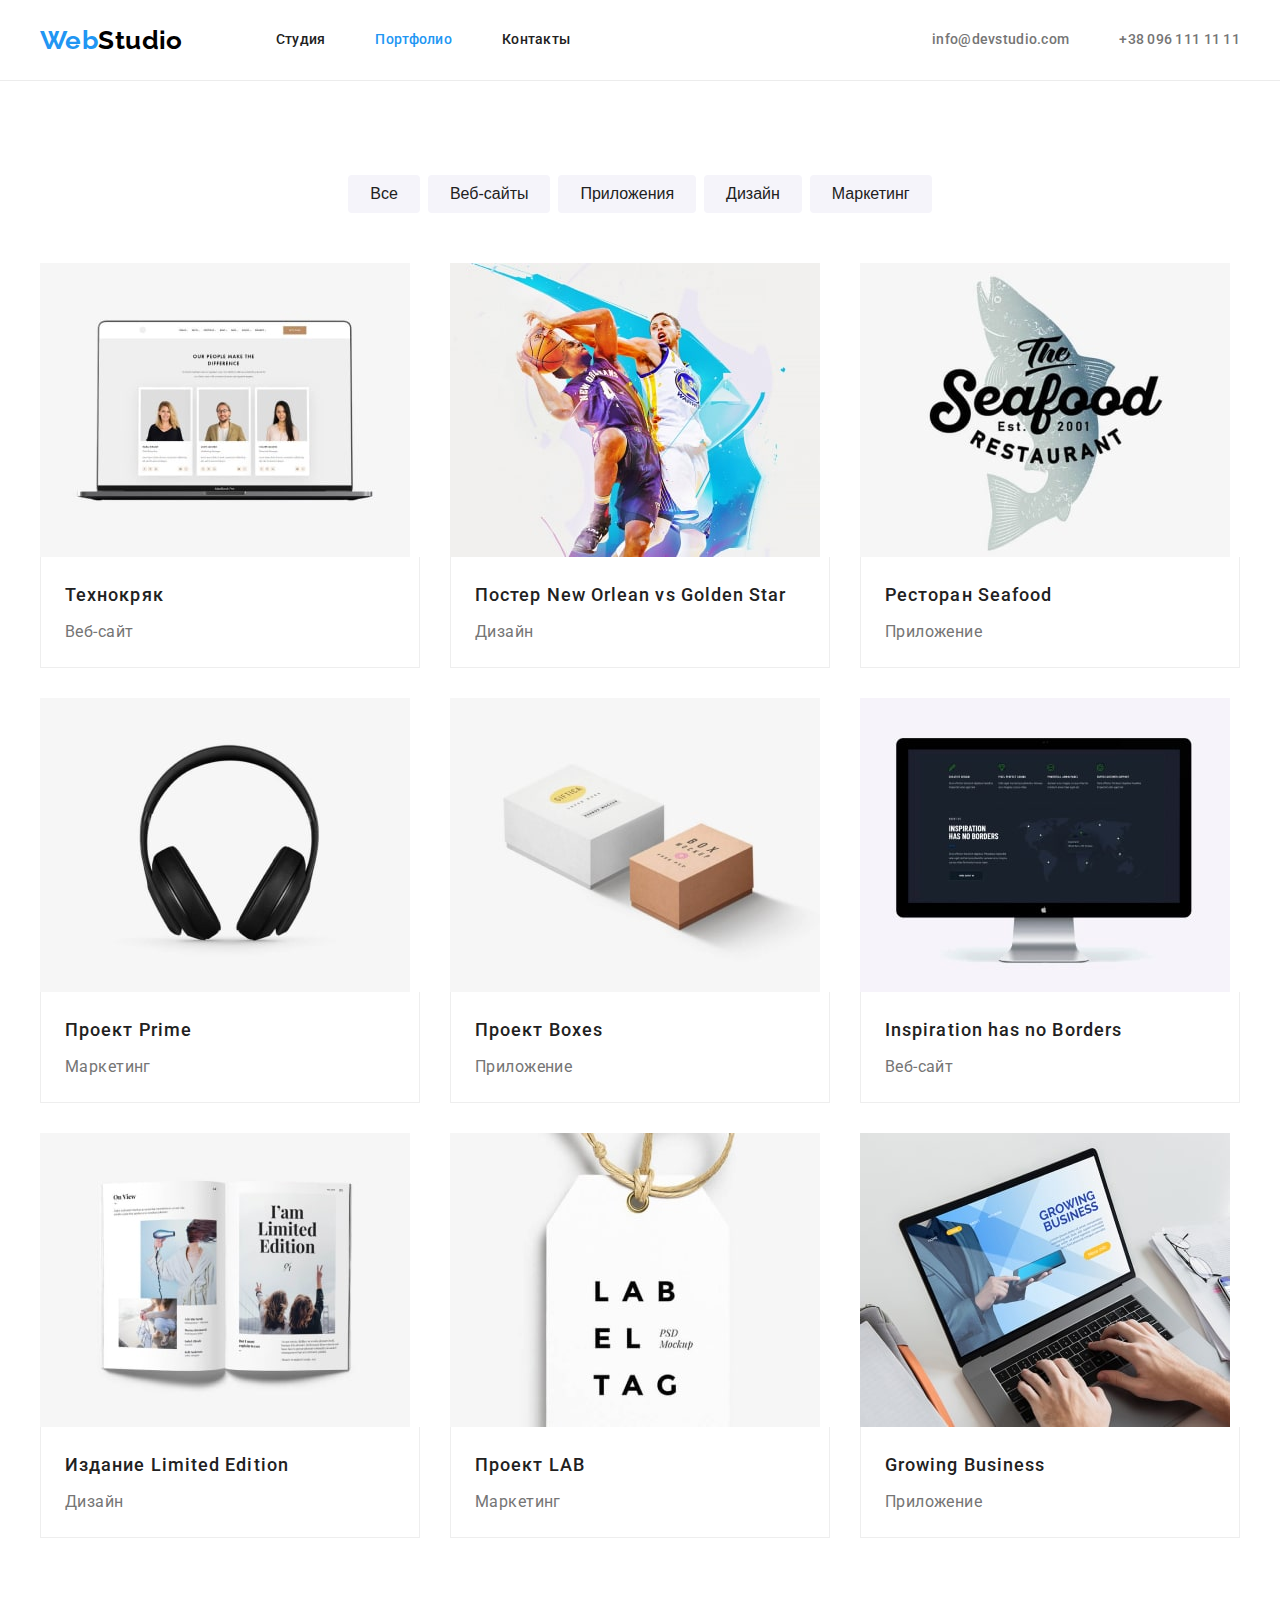
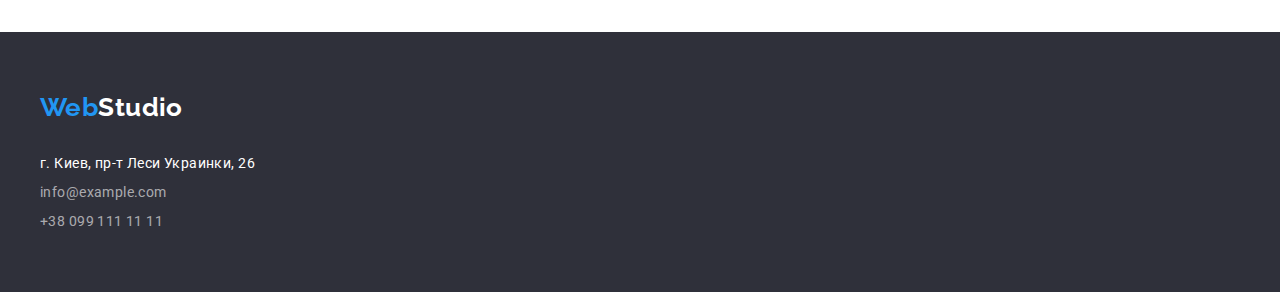
==== commit dce8201c: "Added border" ====
--- a/portfolio.html
+++ b/portfolio.html
@@ -48,50 +48,76 @@
         </ul>
         <ul class="projects-list list">
           <li class="project-item">
-            <a href=""><img src="./images/project/project.jpg" alt="Ноутбук" width="370" height="294"></a>
-            <h3 class="project-item-title">Технокряк</h3>
-            <p class="category">Веб-сайт</p>
+            <a href=""><img class="projects-pic" src="./images/project/project.jpg" alt="Ноутбук" width="370"
+                height="294"></a>
+            <div class="projects-text">
+              <h3 class="project-item-title">Технокряк</h3>
+              <p class="category">Веб-сайт</p>
+            </div>
           </li>
           <li class="project-item">
-            <a href=""><img src="./images/project/project1.jpg" alt="Два баскетболиста" width="370" height="294"></a>
-            <h3 class="project-item-title">Постер <span lang="en">New Orlean vs Golden Star</span></h3>
-            <p class="category">Дизайн</p>
+            <a href=""><img class="projects-pic" src="./images/project/project1.jpg" alt="Два баскетболиста" width="370"
+                height="294"></a>
+            <div class="projects-text">
+              <h3 class="project-item-title">Постер <span lang="en">New Orlean vs Golden Star</span></h3>
+              <p class="category">Дизайн</p>
+            </div>
           </li>
           <li class="project-item">
-            <a href=""><img src="./images/project/project2.jpg" alt="Логотип ресторана с рибой" width="370"
-                height="294"></a>
-            <h3 class="project-item-title">Ресторан <span lang="en">Seafood</span></h3>
-            <p class="category">Приложение</p>
+            <a href=""><img class="projects-pic" src="./images/project/project2.jpg" alt="Логотип ресторана с рибой"
+                width="370" height="294"></a>
+            <div class="projects-text">
+              <h3 class="project-item-title">Ресторан <span lang="en">Seafood</span></h3>
+              <p class="category">Приложение</p>
+            </div>
           </li>
           <li class="project-item">
-            <a href=""><img src="./images/project/project3.jpg" alt="Наушники" width="370" height="294"></a>
-            <h3 class="project-item-title">Проект <span lang="en">Prime</span></h3>
-            <p class="category">Маркетинг</p>
+            <a href=""><img class="projects-pic" src="./images/project/project3.jpg" alt="Наушники" width="370"
+                height="294"></a>
+            <div class="projects-text">
+              <h3 class="project-item-title">Проект <span lang="en">Prime</span></h3>
+              <p class="category">Маркетинг</p>
+            </div>
           </li>
           <li class="project-item">
-            <a href=""><img src="./images/project/project4.jpg" alt="Две коробки" width="370" height="294"></a>
-            <h3 class="project-item-title">Проект <span lang="en">Boxes</span></h3>
-            <p class="category">Приложение</p>
+            <a href=""><img class="projects-pic" src="./images/project/project4.jpg" alt="Две коробки" width="370"
+                height="294"></a>
+            <div class="projects-text">
+              <h3 class="project-item-title">Проект <span lang="en">Boxes</span></h3>
+              <p class="category">Приложение</p>
+            </div>
           </li>
           <li class="project-item">
-            <a href=""><img src="./images/project/project5.jpg" alt="Монитор" width="370" height="294"></a>
-            <h3 class="project-item-title" lang="en">Inspiration has no Borders</h3>
-            <p class="category">Веб-сайт</p>
+            <a href=""><img class="projects-pic" src="./images/project/project5.jpg" alt="Монитор" width="370"
+                height="294"></a>
+            <div class="projects-text">
+              <h3 class="project-item-title" lang="en">Inspiration has no Borders</h3>
+              <p class="category">Веб-сайт</p>
+            </div>
           </li>
           <li class="project-item">
-            <a href=""><img src="./images/project/project6.jpg" alt="Открытая книга" width="370" height="294"></a>
-            <h3 class="project-item-title">Издание <span lang="en">Limited Edition</span></h3>
-            <p class="category">Дизайн</p>
+            <a href=""><img class="projects-pic" src="./images/project/project6.jpg" alt="Открытая книга" width="370"
+                height="294"></a>
+            <div class="projects-text">
+              <h3 class="project-item-title">Издание <span lang="en">Limited Edition</span></h3>
+              <p class="category">Дизайн</p>
+            </div>
           </li>
           <li class="project-item">
-            <a href=""><img src="./images/project/project7.jpg" alt="Логотип проекта" width="370" height="294"></a>
-            <h3 class="project-item-title">Проект LAB</h3>
-            <p class="category">Маркетинг</p>
+            <a href=""><img class="projects-pic" src="./images/project/project7.jpg" alt="Логотип проекта" width="370"
+                height="294"></a>
+            <div class="projects-text">
+              <h3 class="project-item-title">Проект LAB</h3>
+              <p class="category">Маркетинг</p>
+            </div>
           </li>
           <li class="project-item">
-            <a href=""><img src="./images/project/project8.jpg" alt="Печатает на ноутбуке" width="370" height="294"></a>
-            <h3 class="project-item-title" lang="en">Growing Business</h3>
-            <p class="category">Приложение</p>
+            <a href=""><img class="projects-pic" src="./images/project/project8.jpg" alt="Печатает на ноутбуке"
+                width="370" height="294"></a>
+            <div class="projects-text">
+              <h3 class="project-item-title" lang="en">Growing Business</h3>
+              <p class="category">Приложение</p>
+            </div>
           </li>
         </ul>
       </div>
--- a/css/styles.css
+++ b/css/styles.css
@@ -19,6 +19,12 @@
   --main-title-color: #ffffff;
   --title-text-color: #212121;
   --accent-text-color: #2196f3;
+  --margin-projects: 30px;
+}
+img {
+  display: block;
+  max-width: 100%;
+  height: auto;
 }
 body {
   margin: 0;
@@ -33,7 +39,7 @@
 .list {
   list-style: none;
   padding: 0;
-  margin: 0 auto;
+  margin: 0;
 }
 .link {
   text-decoration: none;
@@ -320,8 +326,16 @@
 .projects-list {
   display: flex;
   flex-wrap: wrap;
-}
+  margin-right: calc(-1 * (var(--margin-projects)));
+  margin-bottom: calc(-1 * (var(--margin-projects)));
+}
+
 .project-item {
+  flex-basis: calc((100% / 3) - var(--margin-projects));
+  margin-right: var(--margin-projects);
+  margin-bottom: var(--margin-projects);
+}
+/* .project-item {
   width: calc((100% - 60px) / 3);
   margin-right: 30px;
 }
@@ -330,9 +344,11 @@
 }
 .project-item:not(:nth-last-child(-n + 3)) {
   margin-bottom: 30px;
-}
+} */
 .project-item-title {
   margin: 0;
+  margin-bottom: 4px;
+
   color: var(--title-text-color);
 
   font-weight: 500;
@@ -342,6 +358,14 @@
 }
 .category {
   margin: 0;
+
   font-size: 16px;
   line-height: 1.87;
 }
+.projects-text {
+  padding: 20px 24px;
+
+  border-right: 1px solid #eeeeee;
+  border-bottom: 1px solid #eeeeee;
+  border-left: 1px solid #eeeeee;
+}
